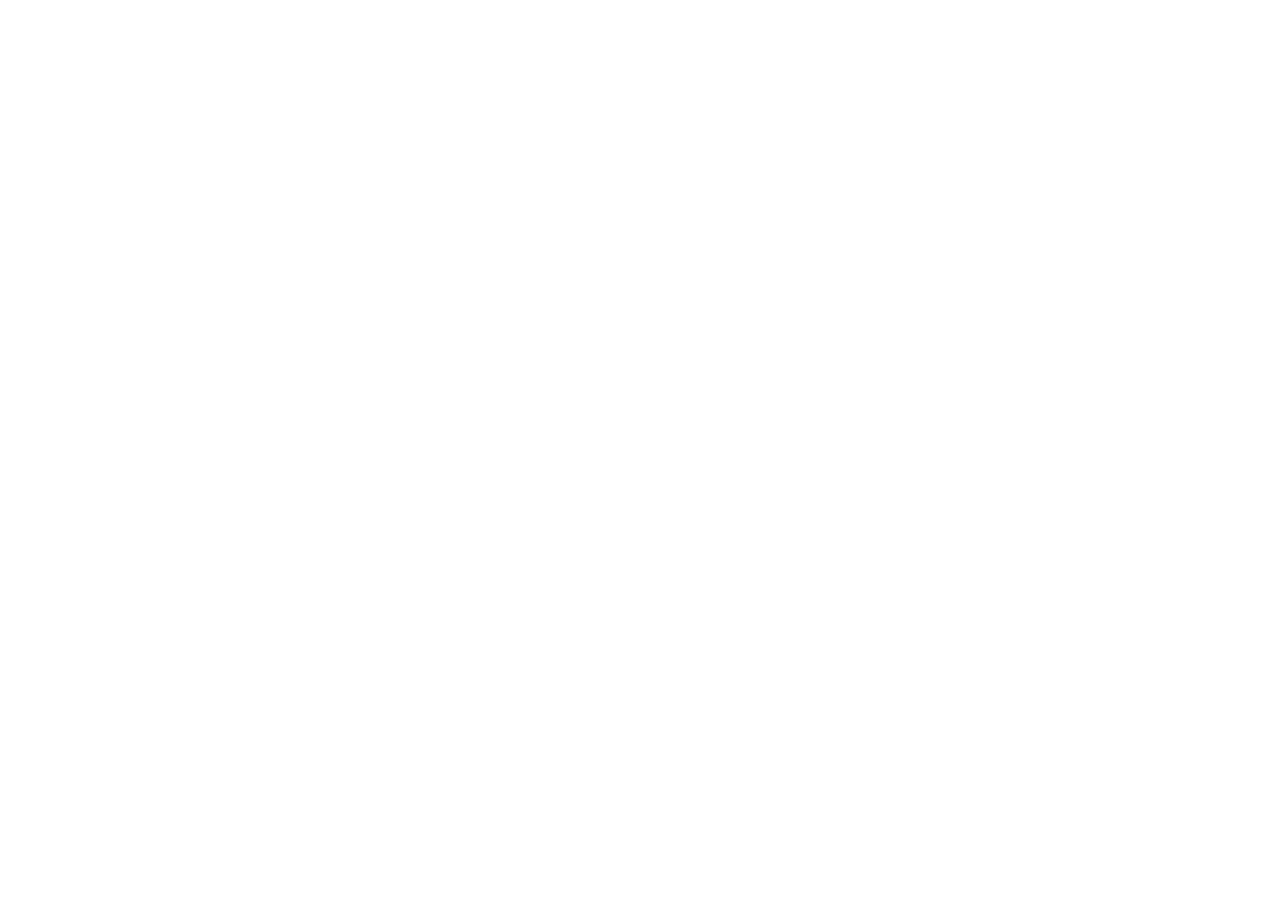
==== index.html @ 8536c41e "项目初始化" ====
<!DOCTYPE html>
<html lang="en">

<head>
    <meta charset="UTF-8">
    <meta http-equiv="X-UA-Compatible" content="IE=edge">
    <meta name="viewport" content="width=device-width, initial-scale=1.0">
    <title>Document</title>
</head>

<body>

</body>

</html>
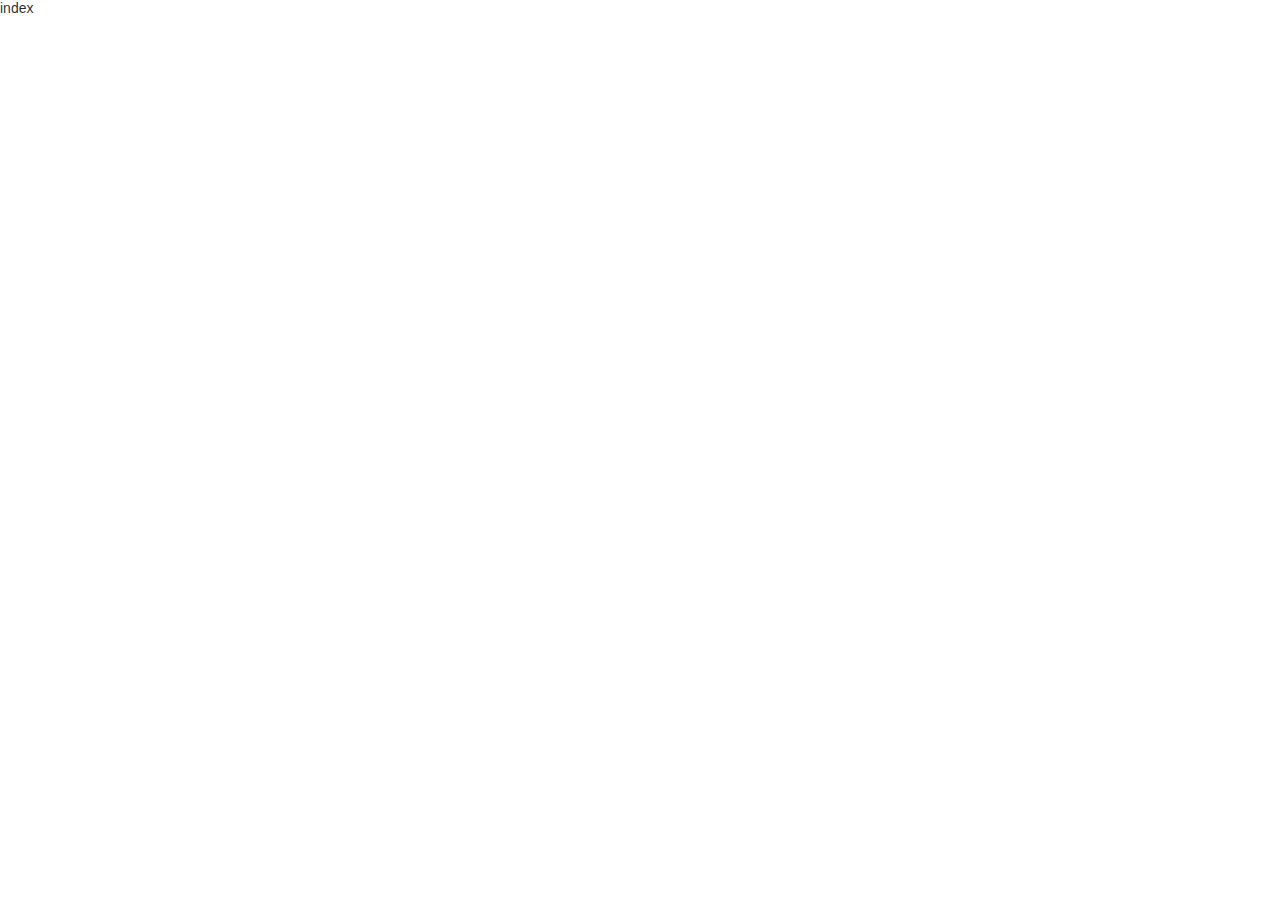
==== commit ae883e63: "完成登录和注册功能开发" ====
--- a/index.html
+++ b/index.html
@@ -5,11 +5,14 @@
     <meta charset="UTF-8">
     <meta http-equiv="X-UA-Compatible" content="IE=edge">
     <meta name="viewport" content="width=device-width, initial-scale=1.0">
-    <title>Document</title>
+    <title>大事件登录</title>
+    <!-- 导入LayUI样式 -->
+    <link rel="stylesheet" href="/assets/lib/layui/css/layui.css">
+
 </head>
 
 <body>
-
+    index
 </body>
 
 </html>--- a/assets/lib/layui/css/layui.css
+++ b/assets/lib/layui/css/layui.css
@@ -0,0 +1 @@
+.layui-inline,img{display:inline-block;vertical-align:middle}h1,h2,h3,h4,h5,h6{font-weight:400}a,body{color:#333}.layui-edge,.layui-header,.layui-inline,.layui-main{position:relative}.layui-edge,hr{height:0;overflow:hidden}.layui-layout-body,.layui-side,.layui-side-scroll{overflow-x:hidden}.layui-edge,.layui-elip,hr{overflow:hidden}.layui-btn,.layui-edge,.layui-inline,img{vertical-align:middle}.layui-btn,.layui-disabled,.layui-icon,.layui-unselect{-moz-user-select:none;-webkit-user-select:none;-ms-user-select:none}blockquote,body,button,dd,div,dl,dt,form,h1,h2,h3,h4,h5,h6,input,li,ol,p,pre,td,textarea,th,ul{margin:0;padding:0;-webkit-tap-highlight-color:rgba(0,0,0,0)}a:active,a:hover{outline:0}img{border:none}li{list-style:none}table{border-collapse:collapse;border-spacing:0}h4,h5,h6{font-size:100%}button,input,optgroup,option,select,textarea{font-family:inherit;font-size:inherit;font-style:inherit;font-weight:inherit;outline:0}pre{white-space:pre-wrap;white-space:-moz-pre-wrap;white-space:-pre-wrap;white-space:-o-pre-wrap;word-wrap:break-word}body{line-height:1.6;color:rgba(0,0,0,.85);font:14px Helvetica Neue,Helvetica,PingFang SC,Tahoma,Arial,sans-serif}hr{line-height:0;margin:10px 0;padding:0;border:none!important;border-bottom:1px solid #eee!important;clear:both;background:0 0}a{text-decoration:none}a:hover{color:#777}a cite{font-style:normal;*cursor:pointer}.layui-border-box,.layui-border-box *{box-sizing:border-box}.layui-box,.layui-box *{box-sizing:content-box}.layui-clear{clear:both;*zoom:1}.layui-clear:after{content:'\20';clear:both;*zoom:1;display:block;height:0}.layui-inline{*display:inline;*zoom:1}.layui-btn,.layui-btn-group,.layui-edge{display:inline-block}.layui-edge{width:0;border-width:6px;border-style:dashed;border-color:transparent}.layui-edge-top{top:-4px;border-bottom-color:#999;border-bottom-style:solid}.layui-edge-right{border-left-color:#999;border-left-style:solid}.layui-edge-bottom{top:2px;border-top-color:#999;border-top-style:solid}.layui-edge-left{border-right-color:#999;border-right-style:solid}.layui-elip{text-overflow:ellipsis;white-space:nowrap}.layui-disabled,.layui-disabled:hover{color:#d2d2d2!important;cursor:not-allowed!important}.layui-circle{border-radius:100%}.layui-show{display:block!important}.layui-hide{display:none!important}.layui-show-v{visibility:visible!important}.layui-hide-v{visibility:hidden!important}@font-face{font-family:layui-icon;src:url(../font/iconfont.eot?v=256);src:url(../font/iconfont.eot?v=256#iefix) format('embedded-opentype'),url(../font/iconfont.woff2?v=256) format('woff2'),url(../font/iconfont.woff?v=256) format('woff'),url(../font/iconfont.ttf?v=256) format('truetype'),url(../font/iconfont.svg?v=256#layui-icon) format('svg')}.layui-icon{font-family:layui-icon!important;font-size:16px;font-style:normal;-webkit-font-smoothing:antialiased;-moz-osx-font-smoothing:grayscale}.layui-icon-reply-fill:before{content:"\e611"}.layui-icon-set-fill:before{content:"\e614"}.layui-icon-menu-fill:before{content:"\e60f"}.layui-icon-search:before{content:"\e615"}.layui-icon-share:before{content:"\e641"}.layui-icon-set-sm:before{content:"\e620"}.layui-icon-engine:before{content:"\e628"}.layui-icon-close:before{content:"\1006"}.layui-icon-close-fill:before{content:"\1007"}.layui-icon-chart-screen:before{content:"\e629"}.layui-icon-star:before{content:"\e600"}.layui-icon-circle-dot:before{content:"\e617"}.layui-icon-chat:before{content:"\e606"}.layui-icon-release:before{content:"\e609"}.layui-icon-list:before{content:"\e60a"}.layui-icon-chart:before{content:"\e62c"}.layui-icon-ok-circle:before{content:"\1005"}.layui-icon-layim-theme:before{content:"\e61b"}.layui-icon-table:before{content:"\e62d"}.layui-icon-right:before{content:"\e602"}.layui-icon-left:before{content:"\e603"}.layui-icon-cart-simple:before{content:"\e698"}.layui-icon-face-cry:before{content:"\e69c"}.layui-icon-face-smile:before{content:"\e6af"}.layui-icon-survey:before{content:"\e6b2"}.layui-icon-tree:before{content:"\e62e"}.layui-icon-ie:before{content:"\e7bb"}.layui-icon-upload-circle:before{content:"\e62f"}.layui-icon-add-circle:before{content:"\e61f"}.layui-icon-download-circle:before{content:"\e601"}.layui-icon-templeate-1:before{content:"\e630"}.layui-icon-util:before{content:"\e631"}.layui-icon-face-surprised:before{content:"\e664"}.layui-icon-edit:before{content:"\e642"}.layui-icon-speaker:before{content:"\e645"}.layui-icon-down:before{content:"\e61a"}.layui-icon-file:before{content:"\e621"}.layui-icon-layouts:before{content:"\e632"}.layui-icon-rate-half:before{content:"\e6c9"}.layui-icon-add-circle-fine:before{content:"\e608"}.layui-icon-prev-circle:before{content:"\e633"}.layui-icon-read:before{content:"\e705"}.layui-icon-404:before{content:"\e61c"}.layui-icon-carousel:before{content:"\e634"}.layui-icon-help:before{content:"\e607"}.layui-icon-code-circle:before{content:"\e635"}.layui-icon-windows:before{content:"\e67f"}.layui-icon-water:before{content:"\e636"}.layui-icon-username:before{content:"\e66f"}.layui-icon-find-fill:before{content:"\e670"}.layui-icon-about:before{content:"\e60b"}.layui-icon-location:before{content:"\e715"}.layui-icon-up:before{content:"\e619"}.layui-icon-pause:before{content:"\e651"}.layui-icon-date:before{content:"\e637"}.layui-icon-layim-uploadfile:before{content:"\e61d"}.layui-icon-delete:before{content:"\e640"}.layui-icon-play:before{content:"\e652"}.layui-icon-top:before{content:"\e604"}.layui-icon-firefox:before{content:"\e686"}.layui-icon-friends:before{content:"\e612"}.layui-icon-refresh-3:before{content:"\e9aa"}.layui-icon-ok:before{content:"\e605"}.layui-icon-layer:before{content:"\e638"}.layui-icon-face-smile-fine:before{content:"\e60c"}.layui-icon-dollar:before{content:"\e659"}.layui-icon-group:before{content:"\e613"}.layui-icon-layim-download:before{content:"\e61e"}.layui-icon-picture-fine:before{content:"\e60d"}.layui-icon-link:before{content:"\e64c"}.layui-icon-diamond:before{content:"\e735"}.layui-icon-log:before{content:"\e60e"}.layui-icon-key:before{content:"\e683"}.layui-icon-rate-solid:before{content:"\e67a"}.layui-icon-fonts-del:before{content:"\e64f"}.layui-icon-unlink:before{content:"\e64d"}.layui-icon-fonts-clear:before{content:"\e639"}.layui-icon-triangle-r:before{content:"\e623"}.layui-icon-circle:before{content:"\e63f"}.layui-icon-radio:before{content:"\e643"}.layui-icon-align-center:before{content:"\e647"}.layui-icon-align-right:before{content:"\e648"}.layui-icon-align-left:before{content:"\e649"}.layui-icon-loading-1:before{content:"\e63e"}.layui-icon-return:before{content:"\e65c"}.layui-icon-fonts-strong:before{content:"\e62b"}.layui-icon-upload:before{content:"\e67c"}.layui-icon-dialogue:before{content:"\e63a"}.layui-icon-video:before{content:"\e6ed"}.layui-icon-headset:before{content:"\e6fc"}.layui-icon-cellphone-fine:before{content:"\e63b"}.layui-icon-add-1:before{content:"\e654"}.layui-icon-face-smile-b:before{content:"\e650"}.layui-icon-fonts-html:before{content:"\e64b"}.layui-icon-screen-full:before{content:"\e622"}.layui-icon-form:before{content:"\e63c"}.layui-icon-cart:before{content:"\e657"}.layui-icon-camera-fill:before{content:"\e65d"}.layui-icon-tabs:before{content:"\e62a"}.layui-icon-heart-fill:before{content:"\e68f"}.layui-icon-fonts-code:before{content:"\e64e"}.layui-icon-ios:before{content:"\e680"}.layui-icon-at:before{content:"\e687"}.layui-icon-fire:before{content:"\e756"}.layui-icon-set:before{content:"\e716"}.layui-icon-fonts-u:before{content:"\e646"}.layui-icon-triangle-d:before{content:"\e625"}.layui-icon-tips:before{content:"\e702"}.layui-icon-picture:before{content:"\e64a"}.layui-icon-more-vertical:before{content:"\e671"}.layui-icon-bluetooth:before{content:"\e689"}.layui-icon-flag:before{content:"\e66c"}.layui-icon-loading:before{content:"\e63d"}.layui-icon-fonts-i:before{content:"\e644"}.layui-icon-refresh-1:before{content:"\e666"}.layui-icon-rmb:before{content:"\e65e"}.layui-icon-addition:before{content:"\e624"}.layui-icon-home:before{content:"\e68e"}.layui-icon-time:before{content:"\e68d"}.layui-icon-user:before{content:"\e770"}.layui-icon-notice:before{content:"\e667"}.layui-icon-chrome:before{content:"\e68a"}.layui-icon-edge:before{content:"\e68b"}.layui-icon-login-weibo:before{content:"\e675"}.layui-icon-voice:before{content:"\e688"}.layui-icon-upload-drag:before{content:"\e681"}.layui-icon-login-qq:before{content:"\e676"}.layui-icon-snowflake:before{content:"\e6b1"}.layui-icon-heart:before{content:"\e68c"}.layui-icon-logout:before{content:"\e682"}.layui-icon-file-b:before{content:"\e655"}.layui-icon-template:before{content:"\e663"}.layui-icon-transfer:before{content:"\e691"}.layui-icon-auz:before{content:"\e672"}.layui-icon-console:before{content:"\e665"}.layui-icon-app:before{content:"\e653"}.layui-icon-prev:before{content:"\e65a"}.layui-icon-website:before{content:"\e7ae"}.layui-icon-next:before{content:"\e65b"}.layui-icon-component:before{content:"\e857"}.layui-icon-android:before{content:"\e684"}.layui-icon-more:before{content:"\e65f"}.layui-icon-login-wechat:before{content:"\e677"}.layui-icon-shrink-right:before{content:"\e668"}.layui-icon-spread-left:before{content:"\e66b"}.layui-icon-camera:before{content:"\e660"}.layui-icon-note:before{content:"\e66e"}.layui-icon-refresh:before{content:"\e669"}.layui-icon-female:before{content:"\e661"}.layui-icon-male:before{content:"\e662"}.layui-icon-screen-restore:before{content:"\e758"}.layui-icon-password:before{content:"\e673"}.layui-icon-senior:before{content:"\e674"}.layui-icon-theme:before{content:"\e66a"}.layui-icon-tread:before{content:"\e6c5"}.layui-icon-praise:before{content:"\e6c6"}.layui-icon-star-fill:before{content:"\e658"}.layui-icon-rate:before{content:"\e67b"}.layui-icon-template-1:before{content:"\e656"}.layui-icon-vercode:before{content:"\e679"}.layui-icon-service:before{content:"\e626"}.layui-icon-cellphone:before{content:"\e678"}.layui-icon-print:before{content:"\e66d"}.layui-icon-cols:before{content:"\e610"}.layui-icon-wifi:before{content:"\e7e0"}.layui-icon-export:before{content:"\e67d"}.layui-icon-rss:before{content:"\e808"}.layui-icon-slider:before{content:"\e714"}.layui-icon-email:before{content:"\e618"}.layui-icon-subtraction:before{content:"\e67e"}.layui-icon-mike:before{content:"\e6dc"}.layui-icon-light:before{content:"\e748"}.layui-icon-gift:before{content:"\e627"}.layui-icon-mute:before{content:"\e685"}.layui-icon-reduce-circle:before{content:"\e616"}.layui-icon-music:before{content:"\e690"}.layui-main{width:1140px;margin:0 auto}.layui-header{z-index:1000;height:60px}.layui-header a:hover{transition:all .5s;-webkit-transition:all .5s}.layui-side{position:fixed;left:0;top:0;bottom:0;z-index:999;width:200px}.layui-side-scroll{position:relative;width:220px;height:100%}.layui-body{position:relative;left:200px;right:0;top:0;bottom:0;z-index:900;width:auto;box-sizing:border-box}.layui-layout-admin .layui-header{position:fixed;top:0;left:0;right:0;background-color:#23262E}.layui-layout-admin .layui-side{top:60px;width:200px;overflow-x:hidden}.layui-layout-admin .layui-body{position:absolute;top:60px;padding-bottom:44px}.layui-layout-admin .layui-main{width:auto;margin:0 15px}.layui-layout-admin .layui-footer{position:fixed;left:200px;right:0;bottom:0;z-index:990;height:44px;line-height:44px;padding:0 15px;box-shadow:-1px 0 4px rgb(0 0 0 / 12%);background-color:#FAFAFA}.layui-layout-admin .layui-logo{position:absolute;left:0;top:0;width:200px;height:100%;line-height:60px;text-align:center;color:#009688;font-size:16px;box-shadow:0 1px 2px 0 rgb(0 0 0 / 15%)}.layui-layout-admin .layui-header .layui-nav{background:0 0}.layui-layout-left{position:absolute!important;left:200px;top:0}.layui-layout-right{position:absolute!important;right:0;top:0}.layui-container{position:relative;margin:0 auto;padding:0 15px;box-sizing:border-box}.layui-fluid{position:relative;margin:0 auto;padding:0 15px}.layui-row:after,.layui-row:before{content:"";display:block;clear:both}.layui-col-lg1,.layui-col-lg10,.layui-col-lg11,.layui-col-lg12,.layui-col-lg2,.layui-col-lg3,.layui-col-lg4,.layui-col-lg5,.layui-col-lg6,.layui-col-lg7,.layui-col-lg8,.layui-col-lg9,.layui-col-md1,.layui-col-md10,.layui-col-md11,.layui-col-md12,.layui-col-md2,.layui-col-md3,.layui-col-md4,.layui-col-md5,.layui-col-md6,.layui-col-md7,.layui-col-md8,.layui-col-md9,.layui-col-sm1,.layui-col-sm10,.layui-col-sm11,.layui-col-sm12,.layui-col-sm2,.layui-col-sm3,.layui-col-sm4,.layui-col-sm5,.layui-col-sm6,.layui-col-sm7,.layui-col-sm8,.layui-col-sm9,.layui-col-xs1,.layui-col-xs10,.layui-col-xs11,.layui-col-xs12,.layui-col-xs2,.layui-col-xs3,.layui-col-xs4,.layui-col-xs5,.layui-col-xs6,.layui-col-xs7,.layui-col-xs8,.layui-col-xs9{position:relative;display:block;box-sizing:border-box}.layui-col-xs1,.layui-col-xs10,.layui-col-xs11,.layui-col-xs12,.layui-col-xs2,.layui-col-xs3,.layui-col-xs4,.layui-col-xs5,.layui-col-xs6,.layui-col-xs7,.layui-col-xs8,.layui-col-xs9{float:left}.layui-col-xs1{width:8.33333333%}.layui-col-xs2{width:16.66666667%}.layui-col-xs3{width:25%}.layui-col-xs4{width:33.33333333%}.layui-col-xs5{width:41.66666667%}.layui-col-xs6{width:50%}.layui-col-xs7{width:58.33333333%}.layui-col-xs8{width:66.66666667%}.layui-col-xs9{width:75%}.layui-col-xs10{width:83.33333333%}.layui-col-xs11{width:91.66666667%}.layui-col-xs12{width:100%}.layui-col-xs-offset1{margin-left:8.33333333%}.layui-col-xs-offset2{margin-left:16.66666667%}.layui-col-xs-offset3{margin-left:25%}.layui-col-xs-offset4{margin-left:33.33333333%}.layui-col-xs-offset5{margin-left:41.66666667%}.layui-col-xs-offset6{margin-left:50%}.layui-col-xs-offset7{margin-left:58.33333333%}.layui-col-xs-offset8{margin-left:66.66666667%}.layui-col-xs-offset9{margin-left:75%}.layui-col-xs-offset10{margin-left:83.33333333%}.layui-col-xs-offset11{margin-left:91.66666667%}.layui-col-xs-offset12{margin-left:100%}@media screen and (max-width:768px){.layui-hide-xs{display:none!important}.layui-show-xs-block{display:block!important}.layui-show-xs-inline{display:inline!important}.layui-show-xs-inline-block{display:inline-block!important}}@media screen and (min-width:768px){.layui-container{width:750px}.layui-hide-sm{display:none!important}.layui-show-sm-block{display:block!important}.layui-show-sm-inline{display:inline!important}.layui-show-sm-inline-block{display:inline-block!important}.layui-col-sm1,.layui-col-sm10,.layui-col-sm11,.layui-col-sm12,.layui-col-sm2,.layui-col-sm3,.layui-col-sm4,.layui-col-sm5,.layui-col-sm6,.layui-col-sm7,.layui-col-sm8,.layui-col-sm9{float:left}.layui-col-sm1{width:8.33333333%}.layui-col-sm2{width:16.66666667%}.layui-col-sm3{width:25%}.layui-col-sm4{width:33.33333333%}.layui-col-sm5{width:41.66666667%}.layui-col-sm6{width:50%}.layui-col-sm7{width:58.33333333%}.layui-col-sm8{width:66.66666667%}.layui-col-sm9{width:75%}.layui-col-sm10{width:83.33333333%}.layui-col-sm11{width:91.66666667%}.layui-col-sm12{width:100%}.layui-col-sm-offset1{margin-left:8.33333333%}.layui-col-sm-offset2{margin-left:16.66666667%}.layui-col-sm-offset3{margin-left:25%}.layui-col-sm-offset4{margin-left:33.33333333%}.layui-col-sm-offset5{margin-left:41.66666667%}.layui-col-sm-offset6{margin-left:50%}.layui-col-sm-offset7{margin-left:58.33333333%}.layui-col-sm-offset8{margin-left:66.66666667%}.layui-col-sm-offset9{margin-left:75%}.layui-col-sm-offset10{margin-left:83.33333333%}.layui-col-sm-offset11{margin-left:91.66666667%}.layui-col-sm-offset12{margin-left:100%}}@media screen and (min-width:992px){.layui-container{width:970px}.layui-hide-md{display:none!important}.layui-show-md-block{display:block!important}.layui-show-md-inline{display:inline!important}.layui-show-md-inline-block{display:inline-block!important}.layui-col-md1,.layui-col-md10,.layui-col-md11,.layui-col-md12,.layui-col-md2,.layui-col-md3,.layui-col-md4,.layui-col-md5,.layui-col-md6,.layui-col-md7,.layui-col-md8,.layui-col-md9{float:left}.layui-col-md1{width:8.33333333%}.layui-col-md2{width:16.66666667%}.layui-col-md3{width:25%}.layui-col-md4{width:33.33333333%}.layui-col-md5{width:41.66666667%}.layui-col-md6{width:50%}.layui-col-md7{width:58.33333333%}.layui-col-md8{width:66.66666667%}.layui-col-md9{width:75%}.layui-col-md10{width:83.33333333%}.layui-col-md11{width:91.66666667%}.layui-col-md12{width:100%}.layui-col-md-offset1{margin-left:8.33333333%}.layui-col-md-offset2{margin-left:16.66666667%}.layui-col-md-offset3{margin-left:25%}.layui-col-md-offset4{margin-left:33.33333333%}.layui-col-md-offset5{margin-left:41.66666667%}.layui-col-md-offset6{margin-left:50%}.layui-col-md-offset7{margin-left:58.33333333%}.layui-col-md-offset8{margin-left:66.66666667%}.layui-col-md-offset9{margin-left:75%}.layui-col-md-offset10{margin-left:83.33333333%}.layui-col-md-offset11{margin-left:91.66666667%}.layui-col-md-offset12{margin-left:100%}}@media screen and (min-width:1200px){.layui-container{width:1170px}.layui-hide-lg{display:none!important}.layui-show-lg-block{display:block!important}.layui-show-lg-inline{display:inline!important}.layui-show-lg-inline-block{display:inline-block!important}.layui-col-lg1,.layui-col-lg10,.layui-col-lg11,.layui-col-lg12,.layui-col-lg2,.layui-col-lg3,.layui-col-lg4,.layui-col-lg5,.layui-col-lg6,.layui-col-lg7,.layui-col-lg8,.layui-col-lg9{float:left}.layui-col-lg1{width:8.33333333%}.layui-col-lg2{width:16.66666667%}.layui-col-lg3{width:25%}.layui-col-lg4{width:33.33333333%}.layui-col-lg5{width:41.66666667%}.layui-col-lg6{width:50%}.layui-col-lg7{width:58.33333333%}.layui-col-lg8{width:66.66666667%}.layui-col-lg9{width:75%}.layui-col-lg10{width:83.33333333%}.layui-col-lg11{width:91.66666667%}.layui-col-lg12{width:100%}.layui-col-lg-offset1{margin-left:8.33333333%}.layui-col-lg-offset2{margin-left:16.66666667%}.layui-col-lg-offset3{margin-left:25%}.layui-col-lg-offset4{margin-left:33.33333333%}.layui-col-lg-offset5{margin-left:41.66666667%}.layui-col-lg-offset6{margin-left:50%}.layui-col-lg-offset7{margin-left:58.33333333%}.layui-col-lg-offset8{margin-left:66.66666667%}.layui-col-lg-offset9{margin-left:75%}.layui-col-lg-offset10{margin-left:83.33333333%}.layui-col-lg-offset11{margin-left:91.66666667%}.layui-col-lg-offset12{margin-left:100%}}.layui-col-space1{margin:-.5px}.layui-col-space1>*{padding:.5px}.layui-col-space2{margin:-1px}.layui-col-space2>*{padding:1px}.layui-col-space4{margin:-2px}.layui-col-space4>*{padding:2px}.layui-col-space5{margin:-2.5px}.layui-col-space5>*{padding:2.5px}.layui-col-space6{margin:-3px}.layui-col-space6>*{padding:3px}.layui-col-space8{margin:-4px}.layui-col-space8>*{padding:4px}.layui-col-space10{margin:-5px}.layui-col-space10>*{padding:5px}.layui-col-space12{margin:-6px}.layui-col-space12>*{padding:6px}.layui-col-space14{margin:-7px}.layui-col-space14>*{padding:7px}.layui-col-space15{margin:-7.5px}.layui-col-space15>*{padding:7.5px}.layui-col-space16{margin:-8px}.layui-col-space16>*{padding:8px}.layui-col-space18{margin:-9px}.layui-col-space18>*{padding:9px}.layui-col-space20{margin:-10px}.layui-col-space20>*{padding:10px}.layui-col-space22{margin:-11px}.layui-col-space22>*{padding:11px}.layui-col-space24{margin:-12px}.layui-col-space24>*{padding:12px}.layui-col-space25{margin:-12.5px}.layui-col-space25>*{padding:12.5px}.layui-col-space26{margin:-13px}.layui-col-space26>*{padding:13px}.layui-col-space28{margin:-14px}.layui-col-space28>*{padding:14px}.layui-col-space30{margin:-15px}.layui-col-space30>*{padding:15px}.layui-btn,.layui-input,.layui-select,.layui-textarea,.layui-upload-button{outline:0;-webkit-appearance:none;transition:all .3s;-webkit-transition:all .3s;box-sizing:border-box}.layui-elem-quote{margin-bottom:10px;padding:15px;line-height:1.6;border-left:5px solid #5FB878;border-radius:0 2px 2px 0;background-color:#FAFAFA}.layui-quote-nm{border-style:solid;border-width:1px 1px 1px 5px;background:0 0}.layui-elem-field{margin-bottom:10px;padding:0;border-width:1px;border-style:solid}.layui-elem-field legend{margin-left:20px;padding:0 10px;font-size:20px;font-weight:300}.layui-field-title{margin:10px 0 20px;border-width:1px 0 0}.layui-field-box{padding:15px}.layui-field-title .layui-field-box{padding:10px 0}.layui-progress{position:relative;height:6px;border-radius:20px;background-color:#eee}.layui-progress-bar{position:absolute;left:0;top:0;width:0;max-width:100%;height:6px;border-radius:20px;text-align:right;background-color:#5FB878;transition:all .3s;-webkit-transition:all .3s}.layui-progress-big,.layui-progress-big .layui-progress-bar{height:18px;line-height:18px}.layui-progress-text{position:relative;top:-20px;line-height:18px;font-size:12px;color:#666}.layui-progress-big .layui-progress-text{position:static;padding:0 10px;color:#fff}.layui-collapse{border-width:1px;border-style:solid;border-radius:2px}.layui-colla-content,.layui-colla-item{border-top-width:1px;border-top-style:solid}.layui-colla-item:first-child{border-top:none}.layui-colla-title{position:relative;height:42px;line-height:42px;padding:0 15px 0 35px;color:#333;background-color:#FAFAFA;cursor:pointer;font-size:14px;overflow:hidden}.layui-colla-content{display:none;padding:10px 15px;line-height:1.6;color:#666}.layui-colla-icon{position:absolute;left:15px;top:0;font-size:14px}.layui-card-body,.layui-card-header,.layui-form-label,.layui-form-mid,.layui-form-select,.layui-input-block,.layui-input-inline,.layui-panel,.layui-textarea{position:relative}.layui-card{margin-bottom:15px;border-radius:2px;background-color:#fff;box-shadow:0 1px 2px 0 rgba(0,0,0,.05)}.layui-form-select dl,.layui-panel{box-shadow:1px 1px 4px rgb(0 0 0 / 8%)}.layui-card:last-child{margin-bottom:0}.layui-card-header{height:42px;line-height:42px;padding:0 15px;border-bottom:1px solid #f6f6f6;color:#333;border-radius:2px 2px 0 0;font-size:14px}.layui-card-body{padding:10px 15px;line-height:24px}.layui-card-body[pad15]{padding:15px}.layui-card-body[pad20]{padding:20px}.layui-card-body .layui-table{margin:5px 0}.layui-card .layui-tab{margin:0}.layui-panel{border-width:1px;border-style:solid;border-radius:2px;background-color:#fff;color:#666}.layui-bg-black,.layui-bg-blue,.layui-bg-cyan,.layui-bg-green,.layui-bg-orange,.layui-bg-red{color:#fff!important}.layui-panel-window{position:relative;padding:15px;border-radius:0;border-top:5px solid #eee;background-color:#fff}.layui-border,.layui-border-black,.layui-border-blue,.layui-border-cyan,.layui-border-green,.layui-border-orange,.layui-border-red{border-width:1px;border-style:solid}.layui-auxiliar-moving{position:fixed;left:0;right:0;top:0;bottom:0;width:100%;height:100%;background:0 0;z-index:9999999999}.layui-bg-red{background-color:#FF5722!important}.layui-bg-orange{background-color:#FFB800!important}.layui-bg-green{background-color:#009688!important}.layui-bg-cyan{background-color:#2F4056!important}.layui-bg-blue{background-color:#1E9FFF!important}.layui-bg-black{background-color:#393D49!important}.layui-bg-gray{background-color:#FAFAFA!important;color:#666!important}.layui-badge-rim,.layui-border,.layui-colla-content,.layui-colla-item,.layui-collapse,.layui-elem-field,.layui-form-pane .layui-form-item[pane],.layui-form-pane .layui-form-label,.layui-input,.layui-layedit,.layui-layedit-tool,.layui-panel,.layui-quote-nm,.layui-select,.layui-tab-bar,.layui-tab-card,.layui-tab-title,.layui-tab-title .layui-this:after,.layui-textarea{border-color:#eee}.layui-border{color:#666!important}.layui-border-red{border-color:#FF5722!important;color:#FF5722!important}.layui-border-orange{border-color:#FFB800!important;color:#FFB800!important}.layui-border-green{border-color:#009688!important;color:#009688!important}.layui-border-cyan{border-color:#2F4056!important;color:#2F4056!important}.layui-border-blue{border-color:#1E9FFF!important;color:#1E9FFF!important}.layui-border-black{border-color:#393D49!important;color:#393D49!important}.layui-timeline-item:before{background-color:#eee}.layui-text{line-height:1.6;font-size:14px;color:#666}.layui-text h1,.layui-text h2,.layui-text h3{font-weight:500;color:#333}.layui-text h1{font-size:30px}.layui-text h2{font-size:24px}.layui-text h3{font-size:18px}.layui-text a:not(.layui-btn){color:#01AAED}.layui-text a:not(.layui-btn):hover{text-decoration:underline}.layui-text ul{padding:5px 0 5px 15px}.layui-text ul li{margin-top:5px;list-style-type:disc}.layui-text em,.layui-word-aux{color:#999!important;padding-left:5px!important;padding-right:5px!important}.layui-text p{margin:10px 0}.layui-text p:first-child{margin-top:0}.layui-font-12{font-size:12px!important}.layui-font-14{font-size:14px!important}.layui-font-16{font-size:16px!important}.layui-font-18{font-size:18px!important}.layui-font-20{font-size:20px!important}.layui-font-red{color:#FF5722!important}.layui-font-orange{color:#FFB800!important}.layui-font-green{color:#009688!important}.layui-font-cyan{color:#2F4056!important}.layui-font-blue{color:#01AAED!important}.layui-font-black{color:#000!important}.layui-font-gray{color:#c2c2c2!important}.layui-btn{height:38px;line-height:38px;border:1px solid transparent;padding:0 18px;background-color:#009688;color:#fff;white-space:nowrap;text-align:center;font-size:14px;border-radius:2px;cursor:pointer}.layui-btn:hover{opacity:.8;filter:alpha(opacity=80);color:#fff}.layui-btn:active{opacity:1;filter:alpha(opacity=100)}.layui-btn+.layui-btn{margin-left:10px}.layui-btn-container{font-size:0}.layui-btn-container .layui-btn{margin-right:10px;margin-bottom:10px}.layui-btn-container .layui-btn+.layui-btn{margin-left:0}.layui-table .layui-btn-container .layui-btn{margin-bottom:9px}.layui-btn-radius{border-radius:100px}.layui-btn .layui-icon{padding:0 2px;vertical-align:middle\9;vertical-align:bottom}.layui-btn-primary{border-color:#d2d2d2;background:0 0;color:#666}.layui-btn-primary:hover{border-color:#009688;color:#333}.layui-btn-normal{background-color:#1E9FFF}.layui-btn-warm{background-color:#FFB800}.layui-btn-danger{background-color:#FF5722}.layui-btn-checked{background-color:#5FB878}.layui-btn-disabled,.layui-btn-disabled:active,.layui-btn-disabled:hover{border-color:#eee!important;background-color:#FBFBFB!important;color:#d2d2d2!important;cursor:not-allowed!important;opacity:1}.layui-btn-lg{height:44px;line-height:44px;padding:0 25px;font-size:16px}.layui-btn-sm{height:30px;line-height:30px;padding:0 10px;font-size:12px}.layui-btn-xs{height:22px;line-height:22px;padding:0 5px;font-size:12px}.layui-btn-xs i{font-size:12px!important}.layui-btn-group{vertical-align:middle;font-size:0}.layui-btn-group .layui-btn{margin-left:0!important;margin-right:0!important;border-left:1px solid rgba(255,255,255,.5);border-radius:0}.layui-btn-group .layui-btn-primary{border-left:none}.layui-btn-group .layui-btn-primary:hover{border-color:#d2d2d2;color:#009688}.layui-btn-group .layui-btn:first-child{border-left:none;border-radius:2px 0 0 2px}.layui-btn-group .layui-btn-primary:first-child{border-left:1px solid #d2d2d2}.layui-btn-group .layui-btn:last-child{border-radius:0 2px 2px 0}.layui-btn-group .layui-btn+.layui-btn{margin-left:0}.layui-btn-group+.layui-btn-group{margin-left:10px}.layui-btn-fluid{width:100%}.layui-input,.layui-select,.layui-textarea{height:38px;line-height:1.3;line-height:38px\9;border-width:1px;border-style:solid;background-color:#fff;color:rgba(0,0,0,.85);border-radius:2px}.layui-input::-webkit-input-placeholder,.layui-select::-webkit-input-placeholder,.layui-textarea::-webkit-input-placeholder{line-height:1.3}.layui-input,.layui-textarea{display:block;width:100%;padding-left:10px}.layui-input:hover,.layui-textarea:hover{border-color:#eee!important}.layui-input:focus,.layui-textarea:focus{border-color:#d2d2d2!important}.layui-textarea{min-height:100px;height:auto;line-height:20px;padding:6px 10px;resize:vertical}.layui-select{padding:0 10px}.layui-form input[type=checkbox],.layui-form input[type=radio],.layui-form select{display:none}.layui-form [lay-ignore]{display:initial}.layui-form-item{margin-bottom:15px;clear:both;*zoom:1}.layui-form-item:after{content:'\20';clear:both;*zoom:1;display:block;height:0}.layui-form-label{float:left;display:block;padding:9px 15px;width:80px;font-weight:400;line-height:20px;text-align:right}.layui-form-label-col{display:block;float:none;padding:9px 0;line-height:20px;text-align:left}.layui-form-item .layui-inline{margin-bottom:5px;margin-right:10px}.layui-input-block{margin-left:110px;min-height:36px}.layui-input-inline{display:inline-block;vertical-align:middle}.layui-form-item .layui-input-inline{float:left;width:190px;margin-right:10px}.layui-form-text .layui-input-inline{width:auto}.layui-form-mid{float:left;display:block;padding:9px 0!important;line-height:20px;margin-right:10px}.layui-form-danger+.layui-form-select .layui-input,.layui-form-danger:focus{border-color:#FF5722!important}.layui-form-select .layui-input{padding-right:30px;cursor:pointer}.layui-form-select .layui-edge{position:absolute;right:10px;top:50%;margin-top:-3px;cursor:pointer;border-width:6px;border-top-color:#c2c2c2;border-top-style:solid;transition:all .3s;-webkit-transition:all .3s}.layui-form-select dl{display:none;position:absolute;left:0;top:42px;padding:5px 0;z-index:899;min-width:100%;border:1px solid #eee;max-height:300px;overflow-y:auto;background-color:#fff;border-radius:2px;box-sizing:border-box}.layui-form-select dl dd,.layui-form-select dl dt{padding:0 10px;line-height:36px;white-space:nowrap;overflow:hidden;text-overflow:ellipsis}.layui-form-select dl dt{font-size:12px;color:#999}.layui-form-select dl dd{cursor:pointer}.layui-form-select dl dd:hover{background-color:#F6F6F6;-webkit-transition:.5s all;transition:.5s all}.layui-form-select .layui-select-group dd{padding-left:20px}.layui-form-select dl dd.layui-select-tips{padding-left:10px!important;color:#999}.layui-form-select dl dd.layui-this{background-color:#5FB878;color:#fff}.layui-form-checkbox,.layui-form-select dl dd.layui-disabled{background-color:#fff}.layui-form-selected dl{display:block}.layui-form-checkbox,.layui-form-checkbox *,.layui-form-switch{display:inline-block;vertical-align:middle}.layui-form-selected .layui-edge{margin-top:-9px;-webkit-transform:rotate(180deg);transform:rotate(180deg);margin-top:-3px\9}:root .layui-form-selected .layui-edge{margin-top:-9px\0/IE9}.layui-form-selectup dl{top:auto;bottom:42px}.layui-select-none{margin:5px 0;text-align:center;color:#999}.layui-select-disabled .layui-disabled{border-color:#eee!important}.layui-select-disabled .layui-edge{border-top-color:#d2d2d2}.layui-form-checkbox{position:relative;height:30px;line-height:30px;margin-right:10px;padding-right:30px;cursor:pointer;font-size:0;-webkit-transition:.1s linear;transition:.1s linear;box-sizing:border-box}.layui-form-checkbox span{padding:0 10px;height:100%;font-size:14px;border-radius:2px 0 0 2px;background-color:#d2d2d2;color:#fff;overflow:hidden;white-space:nowrap;text-overflow:ellipsis}.layui-form-checkbox:hover span{background-color:#c2c2c2}.layui-form-checkbox i{position:absolute;right:0;top:0;width:30px;height:28px;border:1px solid #d2d2d2;border-left:none;border-radius:0 2px 2px 0;color:#fff;font-size:20px;text-align:center}.layui-form-checkbox:hover i{border-color:#c2c2c2;color:#c2c2c2}.layui-form-checked,.layui-form-checked:hover{border-color:#5FB878}.layui-form-checked span,.layui-form-checked:hover span{background-color:#5FB878}.layui-form-checked i,.layui-form-checked:hover i{color:#5FB878}.layui-form-item .layui-form-checkbox{margin-top:4px}.layui-form-checkbox[lay-skin=primary]{height:auto!important;line-height:normal!important;min-width:18px;min-height:18px;border:none!important;margin-right:0;padding-left:28px;padding-right:0;background:0 0}.layui-form-checkbox[lay-skin=primary] span{padding-left:0;padding-right:15px;line-height:18px;background:0 0;color:#666}.layui-form-checkbox[lay-skin=primary] i{right:auto;left:0;width:16px;height:16px;line-height:16px;border:1px solid #d2d2d2;font-size:12px;border-radius:2px;background-color:#fff;-webkit-transition:.1s linear;transition:.1s linear}.layui-form-checkbox[lay-skin=primary]:hover i{border-color:#5FB878;color:#fff}.layui-form-checked[lay-skin=primary] i{border-color:#5FB878!important;background-color:#5FB878;color:#fff}.layui-checkbox-disabled[lay-skin=primary] span{background:0 0!important;color:#c2c2c2!important}.layui-checkbox-disabled[lay-skin=primary]:hover i{border-color:#d2d2d2}.layui-form-item .layui-form-checkbox[lay-skin=primary]{margin-top:10px}.layui-form-switch{position:relative;height:22px;line-height:22px;min-width:35px;padding:0 5px;margin-top:8px;border:1px solid #d2d2d2;border-radius:20px;cursor:pointer;background-color:#fff;-webkit-transition:.1s linear;transition:.1s linear}.layui-form-switch i{position:absolute;left:5px;top:3px;width:16px;height:16px;border-radius:20px;background-color:#d2d2d2;-webkit-transition:.1s linear;transition:.1s linear}.layui-form-switch em{position:relative;top:0;width:25px;margin-left:21px;padding:0!important;text-align:center!important;color:#999!important;font-style:normal!important;font-size:12px}.layui-form-onswitch{border-color:#5FB878;background-color:#5FB878}.layui-checkbox-disabled,.layui-checkbox-disabled i{border-color:#eee!important}.layui-form-onswitch i{left:100%;margin-left:-21px;background-color:#fff}.layui-form-onswitch em{margin-left:5px;margin-right:21px;color:#fff!important}.layui-checkbox-disabled span{background-color:#eee!important}.layui-checkbox-disabled em{color:#d2d2d2!important}.layui-checkbox-disabled:hover i{color:#fff!important}[lay-radio]{display:none}.layui-form-radio,.layui-form-radio *{display:inline-block;vertical-align:middle}.layui-form-radio{line-height:28px;margin:6px 10px 0 0;padding-right:10px;cursor:pointer;font-size:0}.layui-form-radio *{font-size:14px}.layui-form-radio>i{margin-right:8px;font-size:22px;color:#c2c2c2}.layui-form-radio:hover *,.layui-form-radioed,.layui-form-radioed>i{color:#5FB878}.layui-radio-disabled>i{color:#eee!important}.layui-radio-disabled *{color:#c2c2c2!important}.layui-form-pane .layui-form-label{width:110px;padding:8px 15px;height:38px;line-height:20px;border-width:1px;border-style:solid;border-radius:2px 0 0 2px;text-align:center;background-color:#FAFAFA;overflow:hidden;white-space:nowrap;text-overflow:ellipsis;box-sizing:border-box}.layui-form-pane .layui-input-inline{margin-left:-1px}.layui-form-pane .layui-input-block{margin-left:110px;left:-1px}.layui-form-pane .layui-input{border-radius:0 2px 2px 0}.layui-form-pane .layui-form-text .layui-form-label{float:none;width:100%;border-radius:2px;box-sizing:border-box;text-align:left}.layui-form-pane .layui-form-text .layui-input-inline{display:block;margin:0;top:-1px;clear:both}.layui-form-pane .layui-form-text .layui-input-block{margin:0;left:0;top:-1px}.layui-form-pane .layui-form-text .layui-textarea{min-height:100px;border-radius:0 0 2px 2px}.layui-form-pane .layui-form-checkbox{margin:4px 0 4px 10px}.layui-form-pane .layui-form-radio,.layui-form-pane .layui-form-switch{margin-top:6px;margin-left:10px}.layui-form-pane .layui-form-item[pane]{position:relative;border-width:1px;border-style:solid}.layui-form-pane .layui-form-item[pane] .layui-form-label{position:absolute;left:0;top:0;height:100%;border-width:0 1px 0 0}.layui-form-pane .layui-form-item[pane] .layui-input-inline{margin-left:110px}@media screen and (max-width:450px){.layui-form-item .layui-form-label{text-overflow:ellipsis;overflow:hidden;white-space:nowrap}.layui-form-item .layui-inline{display:block;margin-right:0;margin-bottom:20px;clear:both}.layui-form-item .layui-inline:after{content:'\20';clear:both;display:block;height:0}.layui-form-item .layui-input-inline{display:block;float:none;left:-3px;width:auto!important;margin:0 0 10px 112px}.layui-form-item .layui-input-inline+.layui-form-mid{margin-left:110px;top:-5px;padding:0}.layui-form-item .layui-form-checkbox{margin-right:5px;margin-bottom:5px}}.layui-layedit{border-width:1px;border-style:solid;border-radius:2px}.layui-layedit-tool{padding:3px 5px;border-bottom-width:1px;border-bottom-style:solid;font-size:0}.layedit-tool-fixed{position:fixed;top:0;border-top:1px solid #eee}.layui-layedit-tool .layedit-tool-mid,.layui-layedit-tool .layui-icon{display:inline-block;vertical-align:middle;text-align:center;font-size:14px}.layui-layedit-tool .layui-icon{position:relative;width:32px;height:30px;line-height:30px;margin:3px 5px;color:#777;cursor:pointer;border-radius:2px}.layui-layedit-tool .layui-icon:hover{color:#393D49}.layui-layedit-tool .layui-icon:active{color:#000}.layui-layedit-tool .layedit-tool-active{background-color:#eee;color:#000}.layui-layedit-tool .layui-disabled,.layui-layedit-tool .layui-disabled:hover{color:#d2d2d2;cursor:not-allowed}.layui-layedit-tool .layedit-tool-mid{width:1px;height:18px;margin:0 10px;background-color:#d2d2d2}.layedit-tool-html{width:50px!important;font-size:30px!important}.layedit-tool-b,.layedit-tool-code,.layedit-tool-help{font-size:16px!important}.layedit-tool-d,.layedit-tool-face,.layedit-tool-image,.layedit-tool-unlink{font-size:18px!important}.layedit-tool-image input{position:absolute;font-size:0;left:0;top:0;width:100%;height:100%;opacity:.01;filter:Alpha(opacity=1);cursor:pointer}.layui-layedit-iframe iframe{display:block;width:100%}#LAY_layedit_code{overflow:hidden}.layui-laypage{display:inline-block;*display:inline;*zoom:1;vertical-align:middle;margin:10px 0;font-size:0}.layui-laypage>a:first-child,.layui-laypage>a:first-child em{border-radius:2px 0 0 2px}.layui-laypage>a:last-child,.layui-laypage>a:last-child em{border-radius:0 2px 2px 0}.layui-laypage>:first-child{margin-left:0!important}.layui-laypage>:last-child{margin-right:0!important}.layui-laypage a,.layui-laypage button,.layui-laypage input,.layui-laypage select,.layui-laypage span{border:1px solid #eee}.layui-laypage a,.layui-laypage span{display:inline-block;*display:inline;*zoom:1;vertical-align:middle;padding:0 15px;height:28px;line-height:28px;margin:0 -1px 5px 0;background-color:#fff;color:#333;font-size:12px}.layui-flow-more a *,.layui-laypage input,.layui-table-view select[lay-ignore]{display:inline-block}.layui-laypage a:hover{color:#009688}.layui-laypage em{font-style:normal}.layui-laypage .layui-laypage-spr{color:#999;font-weight:700}.layui-laypage a{text-decoration:none}.layui-laypage .layui-laypage-curr{position:relative}.layui-laypage .layui-laypage-curr em{position:relative;color:#fff}.layui-laypage .layui-laypage-curr .layui-laypage-em{position:absolute;left:-1px;top:-1px;padding:1px;width:100%;height:100%;background-color:#009688}.layui-laypage-em{border-radius:2px}.layui-laypage-next em,.layui-laypage-prev em{font-family:Sim sun;font-size:16px}.layui-laypage .layui-laypage-count,.layui-laypage .layui-laypage-limits,.layui-laypage .layui-laypage-refresh,.layui-laypage .layui-laypage-skip{margin-left:10px;margin-right:10px;padding:0;border:none}.layui-laypage .layui-laypage-limits,.layui-laypage .layui-laypage-refresh{vertical-align:top}.layui-laypage .layui-laypage-refresh i{font-size:18px;cursor:pointer}.layui-laypage select{height:22px;padding:3px;border-radius:2px;cursor:pointer}.layui-laypage .layui-laypage-skip{height:30px;line-height:30px;color:#999}.layui-laypage button,.layui-laypage input{height:30px;line-height:30px;border-radius:2px;vertical-align:top;background-color:#fff;box-sizing:border-box}.layui-laypage input{width:40px;margin:0 10px;padding:0 3px;text-align:center}.layui-laypage input:focus,.layui-laypage select:focus{border-color:#009688!important}.layui-laypage button{margin-left:10px;padding:0 10px;cursor:pointer}.layui-table,.layui-table-view{margin:10px 0}.layui-flow-more{margin:10px 0;text-align:center;color:#999;font-size:14px}.layui-flow-more a{height:32px;line-height:32px}.layui-flow-more a *{vertical-align:top}.layui-flow-more a cite{padding:0 20px;border-radius:3px;background-color:#eee;color:#333;font-style:normal}.layui-flow-more a cite:hover{opacity:.8}.layui-flow-more a i{font-size:30px;color:#737383}.layui-table{width:100%;background-color:#fff;color:#666}.layui-table tr{transition:all .3s;-webkit-transition:all .3s}.layui-table th{text-align:left;font-weight:400}.layui-table tbody tr:hover,.layui-table thead tr,.layui-table-click,.layui-table-header,.layui-table-hover,.layui-table-mend,.layui-table-patch,.layui-table-tool,.layui-table-total,.layui-table-total tr,.layui-table[lay-even] tr:nth-child(even){background-color:#FAFAFA}.layui-table td,.layui-table th,.layui-table-col-set,.layui-table-fixed-r,.layui-table-grid-down,.layui-table-header,.layui-table-page,.layui-table-tips-main,.layui-table-tool,.layui-table-total,.layui-table-view,.layui-table[lay-skin=line],.layui-table[lay-skin=row]{border-width:1px;border-style:solid;border-color:#eee}.layui-table td,.layui-table th{position:relative;padding:9px 15px;min-height:20px;line-height:20px;font-size:14px}.layui-table[lay-skin=line] td,.layui-table[lay-skin=line] th{border-width:0 0 1px}.layui-table[lay-skin=row] td,.layui-table[lay-skin=row] th{border-width:0 1px 0 0}.layui-table[lay-skin=nob] td,.layui-table[lay-skin=nob] th{border:none}.layui-table img{max-width:100px}.layui-table[lay-size=lg] td,.layui-table[lay-size=lg] th{padding:15px 30px}.layui-table-view .layui-table[lay-size=lg] .layui-table-cell{height:40px;line-height:40px}.layui-table[lay-size=sm] td,.layui-table[lay-size=sm] th{font-size:12px;padding:5px 10px}.layui-table-view .layui-table[lay-size=sm] .layui-table-cell{height:20px;line-height:20px}.layui-table[lay-data]{display:none}.layui-table-box{position:relative;overflow:hidden}.layui-table-view .layui-table{position:relative;width:auto;margin:0}.layui-table-view .layui-table[lay-skin=line]{border-width:0 1px 0 0}.layui-table-view .layui-table[lay-skin=row]{border-width:0 0 1px}.layui-table-view .layui-table td,.layui-table-view .layui-table th{padding:5px 0;border-top:none;border-left:none}.layui-table-view .layui-table th.layui-unselect .layui-table-cell span{cursor:pointer}.layui-table-view .layui-table td{cursor:default}.layui-table-view .layui-table td[data-edit=text]{cursor:text}.layui-table-view .layui-form-checkbox[lay-skin=primary] i{width:18px;height:18px}.layui-table-view .layui-form-radio{line-height:0;padding:0}.layui-table-view .layui-form-radio>i{margin:0;font-size:20px}.layui-table-init{position:absolute;left:0;top:0;width:100%;height:100%;text-align:center;z-index:110}.layui-table-init .layui-icon{position:absolute;left:50%;top:50%;margin:-15px 0 0 -15px;font-size:30px;color:#c2c2c2}.layui-table-header{border-width:0 0 1px;overflow:hidden}.layui-table-header .layui-table{margin-bottom:-1px}.layui-table-tool .layui-inline[lay-event]{position:relative;width:26px;height:26px;padding:5px;line-height:16px;margin-right:10px;text-align:center;color:#333;border:1px solid #ccc;cursor:pointer;-webkit-transition:.5s all;transition:.5s all}.layui-table-tool .layui-inline[lay-event]:hover{border:1px solid #999}.layui-table-tool-temp{padding-right:120px}.layui-table-tool-self{position:absolute;right:17px;top:10px}.layui-table-tool .layui-table-tool-self .layui-inline[lay-event]{margin:0 0 0 10px}.layui-table-tool-panel{position:absolute;top:29px;left:-1px;padding:5px 0;min-width:150px;min-height:40px;border:1px solid #d2d2d2;text-align:left;overflow-y:auto;background-color:#fff;box-shadow:0 2px 4px rgba(0,0,0,.12)}.layui-table-cell,.layui-table-tool-panel li{overflow:hidden;text-overflow:ellipsis;white-space:nowrap}.layui-table-tool-panel li{padding:0 10px;line-height:30px;-webkit-transition:.5s all;transition:.5s all}.layui-menu li,.layui-menu-body-title a:hover,.layui-menu-body-title>.layui-icon:hover{transition:all .3s}.layui-table-tool-panel li .layui-form-checkbox[lay-skin=primary]{width:100%;padding-left:28px}.layui-table-tool-panel li:hover{background-color:#F6F6F6}.layui-table-tool-panel li .layui-form-checkbox[lay-skin=primary] i{position:absolute;left:0;top:0}.layui-table-tool-panel li .layui-form-checkbox[lay-skin=primary] span{padding:0}.layui-table-tool .layui-table-tool-self .layui-table-tool-panel{left:auto;right:-1px}.layui-table-col-set{position:absolute;right:0;top:0;width:20px;height:100%;border-width:0 0 0 1px;background-color:#fff}.layui-table-sort{width:10px;height:20px;margin-left:5px;cursor:pointer!important}.layui-table-sort .layui-edge{position:absolute;left:5px;border-width:5px}.layui-table-sort .layui-table-sort-asc{top:3px;border-top:none;border-bottom-style:solid;border-bottom-color:#b2b2b2}.layui-table-sort .layui-table-sort-asc:hover{border-bottom-color:#666}.layui-table-sort .layui-table-sort-desc{bottom:5px;border-bottom:none;border-top-style:solid;border-top-color:#b2b2b2}.layui-table-sort .layui-table-sort-desc:hover{border-top-color:#666}.layui-table-sort[lay-sort=asc] .layui-table-sort-asc{border-bottom-color:#000}.layui-table-sort[lay-sort=desc] .layui-table-sort-desc{border-top-color:#000}.layui-table-cell{height:28px;line-height:28px;padding:0 15px;position:relative;box-sizing:border-box}.layui-table-cell .layui-form-checkbox[lay-skin=primary]{top:-1px;padding:0}.layui-table-cell .layui-table-link{color:#01AAED}.laytable-cell-checkbox,.laytable-cell-numbers,.laytable-cell-radio,.laytable-cell-space{padding:0;text-align:center}.layui-table-body{position:relative;overflow:auto;margin-right:-1px;margin-bottom:-1px}.layui-table-body .layui-none{line-height:26px;padding:30px 15px;text-align:center;color:#999}.layui-table-fixed{position:absolute;left:0;top:0;z-index:101}.layui-table-fixed .layui-table-body{overflow:hidden}.layui-table-fixed-l{box-shadow:1px 0 8px rgba(0,0,0,.08)}.layui-table-fixed-r{left:auto;right:-1px;border-width:0 0 0 1px;box-shadow:-1px 0 8px rgba(0,0,0,.08)}.layui-table-fixed-r .layui-table-header{position:relative;overflow:visible}.layui-table-mend{position:absolute;right:-49px;top:0;height:100%;width:50px}.layui-table-tool{position:relative;z-index:890;width:100%;min-height:50px;line-height:30px;padding:10px 15px;border-width:0 0 1px}.layui-table-tool .layui-btn-container{margin-bottom:-10px}.layui-table-page,.layui-table-total{border-width:1px 0 0;margin-bottom:-1px;overflow:hidden}.layui-table-page{position:relative;width:100%;padding:7px 7px 0;height:41px;font-size:12px;white-space:nowrap}.layui-table-page>div{height:26px}.layui-table-page .layui-laypage{margin:0}.layui-table-page .layui-laypage a,.layui-table-page .layui-laypage span{height:26px;line-height:26px;margin-bottom:10px;border:none;background:0 0}.layui-table-page .layui-laypage a,.layui-table-page .layui-laypage span.layui-laypage-curr{padding:0 12px}.layui-table-page .layui-laypage span{margin-left:0;padding:0}.layui-table-page .layui-laypage .layui-laypage-prev{margin-left:-7px!important}.layui-table-page .layui-laypage .layui-laypage-curr .layui-laypage-em{left:0;top:0;padding:0}.layui-table-page .layui-laypage button,.layui-table-page .layui-laypage input{height:26px;line-height:26px}.layui-table-page .layui-laypage input{width:40px}.layui-table-page .layui-laypage button{padding:0 10px}.layui-table-page select{height:18px}.layui-table-patch .layui-table-cell{padding:0;width:30px}.layui-table-edit{position:absolute;left:0;top:0;width:100%;height:100%;padding:0 14px 1px;border-radius:0;box-shadow:1px 1px 20px rgba(0,0,0,.15)}.layui-table-edit:focus{border-color:#5FB878!important}select.layui-table-edit{padding:0 0 0 10px;border-color:#d2d2d2}.layui-table-view .layui-form-checkbox,.layui-table-view .layui-form-radio,.layui-table-view .layui-form-switch{top:0;margin:0;box-sizing:content-box}.layui-colorpicker-alpha-slider,.layui-colorpicker-side-slider,.layui-menu,.layui-menu *,.layui-nav{box-sizing:border-box}.layui-table-view .layui-form-checkbox{top:-1px;height:26px;line-height:26px}.layui-table-view .layui-form-checkbox i{height:26px}.layui-table-grid .layui-table-cell{overflow:visible}.layui-table-grid-down{position:absolute;top:0;right:0;width:26px;height:100%;padding:5px 0;border-width:0 0 0 1px;text-align:center;background-color:#fff;color:#999;cursor:pointer}.layui-table-grid-down .layui-icon{position:absolute;top:50%;left:50%;margin:-8px 0 0 -8px}.layui-table-grid-down:hover{background-color:#fbfbfb}body .layui-table-tips .layui-layer-content{background:0 0;padding:0;box-shadow:0 1px 6px rgba(0,0,0,.12)}.layui-table-tips-main{margin:-44px 0 0 -1px;max-height:150px;padding:8px 15px;font-size:14px;overflow-y:scroll;background-color:#fff;color:#666}.layui-table-tips-c{position:absolute;right:-3px;top:-13px;width:20px;height:20px;padding:3px;cursor:pointer;background-color:#666;border-radius:50%;color:#fff}.layui-table-tips-c:hover{background-color:#777}.layui-table-tips-c:before{position:relative;right:-2px}.layui-upload-file{display:none!important;opacity:.01;filter:Alpha(opacity=1)}.layui-upload-drag,.layui-upload-form,.layui-upload-wrap{display:inline-block}.layui-upload-list{margin:10px 0}.layui-upload-choose{max-width:200px;padding:0 10px;color:#999;font-size:14px;text-overflow:ellipsis;overflow:hidden;white-space:nowrap}.layui-upload-drag{position:relative;padding:30px;border:1px dashed #e2e2e2;background-color:#fff;text-align:center;cursor:pointer;color:#999}.layui-upload-drag .layui-icon{font-size:50px;color:#009688}.layui-upload-drag[lay-over]{border-color:#009688}.layui-upload-iframe{position:absolute;width:0;height:0;border:0;visibility:hidden}.layui-upload-wrap{position:relative;vertical-align:middle}.layui-upload-wrap .layui-upload-file{display:block!important;position:absolute;left:0;top:0;z-index:10;font-size:100px;width:100%;height:100%;opacity:.01;filter:Alpha(opacity=1);cursor:pointer}.layui-btn-container .layui-upload-choose{padding-left:0}.layui-menu{position:relative;margin:5px 0;background-color:#fff}.layui-menu li,.layui-menu-body-title a{padding:5px 15px}.layui-menu li{position:relative;margin:1px 0;width:calc(100% + 1px);line-height:26px;color:rgba(0,0,0,.8);font-size:14px;white-space:nowrap;cursor:pointer}.layui-menu li:hover{background-color:#F6F6F6}.layui-menu-item-parent:hover>.layui-menu-body-panel{display:block;animation-name:layui-fadein;animation-duration:.3s;animation-fill-mode:both;animation-delay:.2s}.layui-menu-item-group .layui-menu-body-title,.layui-menu-item-parent .layui-menu-body-title{padding-right:25px}.layui-menu .layui-menu-item-divider:hover,.layui-menu .layui-menu-item-group:hover,.layui-menu .layui-menu-item-none:hover{background:0 0;cursor:default}.layui-menu .layui-menu-item-group>ul{margin:5px 0 -5px}.layui-menu .layui-menu-item-group>.layui-menu-body-title{color:rgba(0,0,0,.35);user-select:none}.layui-menu .layui-menu-item-none{color:rgba(0,0,0,.35);cursor:default;text-align:center}.layui-menu .layui-menu-item-divider{margin:5px 0;padding:0;height:0;line-height:0;border-bottom:1px solid #eee;overflow:hidden}.layui-menu .layui-menu-item-down:hover,.layui-menu .layui-menu-item-up:hover{cursor:pointer}.layui-menu .layui-menu-item-up>.layui-menu-body-title{color:rgba(0,0,0,.8)}.layui-menu .layui-menu-item-up>ul{visibility:hidden;height:0;overflow:hidden}.layui-menu .layui-menu-item-down:hover>.layui-menu-body-title>.layui-icon,.layui-menu .layui-menu-item-up>.layui-menu-body-title:hover>.layui-icon{color:rgba(0,0,0,1)}.layui-menu .layui-menu-item-down>ul{visibility:visible;height:auto}.layui-breadcrumb,.layui-tree-btnGroup{visibility:hidden}.layui-menu .layui-menu-item-checked,.layui-menu .layui-menu-item-checked2{background-color:#F6F6F6!important;color:#5FB878}.layui-menu .layui-menu-item-checked a,.layui-menu .layui-menu-item-checked2 a{color:#5FB878}.layui-menu .layui-menu-item-checked:after{position:absolute;right:0;top:0;bottom:0;border-right:3px solid #5FB878;content:""}.layui-menu-body-title{position:relative;overflow:hidden;text-overflow:ellipsis}.layui-menu-body-title a{display:block;margin:-5px -15px;color:rgba(0,0,0,.8)}.layui-menu-body-title>.layui-icon{position:absolute;right:0;top:0;font-size:14px}.layui-menu-body-title>.layui-icon-right{right:-1px}.layui-menu-body-panel{display:none;position:absolute;top:-7px;left:100%;z-index:1000;margin-left:13px;padding:5px 0}.layui-menu-body-panel:before{content:"";position:absolute;width:20px;left:-16px;top:0;bottom:0}.layui-menu-body-panel-left{left:auto;right:100%;margin:0 13px}.layui-menu-body-panel-left:before{left:auto;right:-16px}.layui-menu-lg li{line-height:32px}.layui-menu-lg .layui-menu-body-title a:hover,.layui-menu-lg li:hover{background:0 0;color:#5FB878}.layui-menu-lg li .layui-menu-body-panel{margin-left:14px}.layui-menu-lg li .layui-menu-body-panel-left{margin:0 15px}.layui-dropdown{position:absolute;left:-999999px;top:-999999px;z-index:66666666;margin:5px 0;min-width:100px}.layui-dropdown:before{content:"";position:absolute;width:100%;height:6px;left:0;top:-6px}.layui-nav{position:relative;padding:0 20px;background-color:#393D49;color:#fff;border-radius:2px;font-size:0}.layui-nav *{font-size:14px}.layui-nav .layui-nav-item{position:relative;display:inline-block;*display:inline;*zoom:1;vertical-align:middle;line-height:60px}.layui-nav .layui-nav-item a{display:block;padding:0 20px;color:#fff;color:rgba(255,255,255,.7);transition:all .3s;-webkit-transition:all .3s}.layui-nav .layui-this:after,.layui-nav-bar{content:"";position:absolute;left:0;top:0;width:0;height:5px;background-color:#5FB878;transition:all .2s;-webkit-transition:all .2s;pointer-events:none}.layui-nav-bar{z-index:1000}.layui-nav[lay-bar=disabled] .layui-nav-bar{display:none}.layui-nav .layui-nav-item a:hover,.layui-nav .layui-this a{color:#fff}.layui-nav .layui-this:after{top:auto;bottom:0;width:100%}.layui-nav-img{width:30px;height:30px;margin-right:10px;border-radius:50%}.layui-nav .layui-nav-more{position:absolute;top:0;right:3px;left:auto!important;margin-top:0;font-size:12px;cursor:pointer;transition:all .2s;-webkit-transition:all .2s}.layui-nav .layui-nav-mored,.layui-nav-itemed>a .layui-nav-more{transform:rotate(180deg)}.layui-nav-child{display:none;position:absolute;left:0;top:65px;min-width:100%;line-height:36px;padding:5px 0;box-shadow:0 2px 4px rgba(0,0,0,.12);border:1px solid #eee;background-color:#fff;z-index:100;border-radius:2px;white-space:nowrap}.layui-nav .layui-nav-child a{color:#666;color:rgba(0,0,0,.8)}.layui-nav .layui-nav-child a:hover{background-color:#F6F6F6;color:rgba(0,0,0,.8)}.layui-nav-child dd{margin:1px 0;position:relative}.layui-nav-child dd.layui-this{background-color:#F6F6F6;color:#000}.layui-nav-child dd.layui-this:after{display:none}.layui-nav-child-r{left:auto;right:0}.layui-nav-child-c{text-align:center}.layui-nav-tree{width:200px;padding:0}.layui-nav-tree .layui-nav-item{display:block;width:100%;line-height:40px}.layui-nav-tree .layui-nav-item a{position:relative;height:40px;line-height:40px;text-overflow:ellipsis;overflow:hidden;white-space:nowrap}.layui-nav-tree .layui-nav-item>a{padding-top:5px;padding-bottom:5px}.layui-nav-tree .layui-nav-more{right:15px}.layui-nav-tree .layui-nav-item>a .layui-nav-more{padding:5px 0}.layui-nav-tree .layui-nav-bar{width:5px;height:0;background-color:#009688}.layui-side .layui-nav-tree .layui-nav-bar{width:2px}.layui-nav-tree .layui-nav-child dd.layui-this,.layui-nav-tree .layui-nav-child dd.layui-this a,.layui-nav-tree .layui-this,.layui-nav-tree .layui-this>a,.layui-nav-tree .layui-this>a:hover{background-color:#009688;color:#fff}.layui-nav-tree .layui-this:after{display:none}.layui-nav-itemed>a,.layui-nav-tree .layui-nav-title a,.layui-nav-tree .layui-nav-title a:hover{color:#fff!important}.layui-nav-tree .layui-nav-child{position:relative;z-index:0;top:0;border:none;box-shadow:none}.layui-nav-tree .layui-nav-child dd{margin:0}.layui-nav-tree .layui-nav-child a{color:#fff;color:rgba(255,255,255,.7)}.layui-nav-tree .layui-nav-child,.layui-nav-tree .layui-nav-child a:hover{background:0 0;color:#fff}.layui-nav-itemed>.layui-nav-child{display:block;background-color:rgba(0,0,0,.3)!important}.layui-nav-itemed>.layui-nav-child>.layui-this>.layui-nav-child{display:block}.layui-nav-side{position:fixed;top:0;bottom:0;left:0;overflow-x:hidden;z-index:999}.layui-breadcrumb{font-size:0}.layui-breadcrumb>*{font-size:14px}.layui-breadcrumb a{color:#999!important}.layui-breadcrumb a:hover{color:#5FB878!important}.layui-breadcrumb a cite{color:#666;font-style:normal}.layui-breadcrumb span[lay-separator]{margin:0 10px;color:#999}.layui-tab{margin:10px 0;text-align:left!important}.layui-tab[overflow]>.layui-tab-title{overflow:hidden}.layui-tab-title{position:relative;left:0;height:40px;white-space:nowrap;font-size:0;border-bottom-width:1px;border-bottom-style:solid;transition:all .2s;-webkit-transition:all .2s}.layui-tab-title li{display:inline-block;*display:inline;*zoom:1;vertical-align:middle;font-size:14px;transition:all .2s;-webkit-transition:all .2s;position:relative;line-height:40px;min-width:65px;padding:0 15px;text-align:center;cursor:pointer}.layui-tab-title li a{display:block;padding:0 15px;margin:0 -15px}.layui-tab-title .layui-this{color:#000}.layui-tab-title .layui-this:after{position:absolute;left:0;top:0;content:"";width:100%;height:41px;border-width:1px;border-style:solid;border-bottom-color:#fff;border-radius:2px 2px 0 0;box-sizing:border-box;pointer-events:none}.layui-tab-bar{position:absolute;right:0;top:0;z-index:10;width:30px;height:39px;line-height:39px;border-width:1px;border-style:solid;border-radius:2px;text-align:center;background-color:#fff;cursor:pointer}.layui-tab-bar .layui-icon{position:relative;display:inline-block;top:3px;transition:all .3s;-webkit-transition:all .3s}.layui-tab-item{display:none}.layui-tab-more{padding-right:30px;height:auto!important;white-space:normal!important}.layui-tab-more li.layui-this:after{border-bottom-color:#eee;border-radius:2px}.layui-tab-more .layui-tab-bar .layui-icon{top:-2px;top:3px\9;-webkit-transform:rotate(180deg);transform:rotate(180deg)}:root .layui-tab-more .layui-tab-bar .layui-icon{top:-2px\0/IE9}.layui-tab-content{padding:15px 0}.layui-tab-title li .layui-tab-close{position:relative;display:inline-block;width:18px;height:18px;line-height:20px;margin-left:8px;top:1px;text-align:center;font-size:14px;color:#c2c2c2;transition:all .2s;-webkit-transition:all .2s}.layui-tab-title li .layui-tab-close:hover{border-radius:2px;background-color:#FF5722;color:#fff}.layui-tab-brief>.layui-tab-title .layui-this{color:#009688}.layui-tab-brief>.layui-tab-more li.layui-this:after,.layui-tab-brief>.layui-tab-title .layui-this:after{border:none;border-radius:0;border-bottom:2px solid #5FB878}.layui-tab-brief[overflow]>.layui-tab-title .layui-this:after{top:-1px}.layui-tab-card{border-width:1px;border-style:solid;border-radius:2px;box-shadow:0 2px 5px 0 rgba(0,0,0,.1)}.layui-tab-card>.layui-tab-title{background-color:#FAFAFA}.layui-tab-card>.layui-tab-title li{margin-right:-1px;margin-left:-1px}.layui-tab-card>.layui-tab-title .layui-this{background-color:#fff}.layui-tab-card>.layui-tab-title .layui-this:after{border-top:none;border-width:1px;border-bottom-color:#fff}.layui-tab-card>.layui-tab-title .layui-tab-bar{height:40px;line-height:40px;border-radius:0;border-top:none;border-right:none}.layui-tab-card>.layui-tab-more .layui-this{background:0 0;color:#5FB878}.layui-tab-card>.layui-tab-more .layui-this:after{border:none}.layui-timeline{padding-left:5px}.layui-timeline-item{position:relative;padding-bottom:20px}.layui-timeline-axis{position:absolute;left:-5px;top:0;z-index:10;width:20px;height:20px;line-height:20px;background-color:#fff;color:#5FB878;border-radius:50%;text-align:center;cursor:pointer}.layui-timeline-axis:hover{color:#FF5722}.layui-timeline-item:before{content:"";position:absolute;left:5px;top:0;z-index:0;width:1px;height:100%}.layui-timeline-item:first-child:before{display:block}.layui-timeline-item:last-child:before{display:none}.layui-timeline-content{padding-left:25px}.layui-timeline-title{position:relative;margin-bottom:10px;line-height:22px}.layui-badge,.layui-badge-dot,.layui-badge-rim{position:relative;display:inline-block;padding:0 6px;font-size:12px;text-align:center;background-color:#FF5722;color:#fff;border-radius:2px}.layui-badge{height:18px;line-height:18px}.layui-badge-dot{width:8px;height:8px;padding:0;border-radius:50%}.layui-badge-rim{height:18px;line-height:18px;border-width:1px;border-style:solid;background-color:#fff;color:#666}.layui-btn .layui-badge,.layui-btn .layui-badge-dot{margin-left:5px}.layui-nav .layui-badge,.layui-nav .layui-badge-dot{position:absolute;top:50%;margin:-5px 6px 0}.layui-nav .layui-badge{margin-top:-10px}.layui-tab-title .layui-badge,.layui-tab-title .layui-badge-dot{left:5px;top:-2px}.layui-carousel{position:relative;left:0;top:0;background-color:#f8f8f8}.layui-carousel>[carousel-item]{position:relative;width:100%;height:100%;overflow:hidden}.layui-carousel>[carousel-item]:before{position:absolute;content:'\e63d';left:50%;top:50%;width:100px;line-height:20px;margin:-10px 0 0 -50px;text-align:center;color:#c2c2c2;font-family:layui-icon!important;font-size:30px;font-style:normal;-webkit-font-smoothing:antialiased;-moz-osx-font-smoothing:grayscale}.layui-carousel>[carousel-item]>*{display:none;position:absolute;left:0;top:0;width:100%;height:100%;background-color:#f8f8f8;transition-duration:.3s;-webkit-transition-duration:.3s}.layui-carousel-updown>*{-webkit-transition:.3s ease-in-out up;transition:.3s ease-in-out up}.layui-carousel-arrow{display:none\9;opacity:0;position:absolute;left:10px;top:50%;margin-top:-18px;width:36px;height:36px;line-height:36px;text-align:center;font-size:20px;border:0;border-radius:50%;background-color:rgba(0,0,0,.2);color:#fff;-webkit-transition-duration:.3s;transition-duration:.3s;cursor:pointer}.layui-carousel-arrow[lay-type=add]{left:auto!important;right:10px}.layui-carousel:hover .layui-carousel-arrow[lay-type=add],.layui-carousel[lay-arrow=always] .layui-carousel-arrow[lay-type=add]{right:20px}.layui-carousel[lay-arrow=always] .layui-carousel-arrow{opacity:1;left:20px}.layui-carousel[lay-arrow=none] .layui-carousel-arrow{display:none}.layui-carousel-arrow:hover,.layui-carousel-ind ul:hover{background-color:rgba(0,0,0,.35)}.layui-carousel:hover .layui-carousel-arrow{display:block\9;opacity:1;left:20px}.layui-carousel-ind{position:relative;top:-35px;width:100%;line-height:0!important;text-align:center;font-size:0}.layui-carousel[lay-indicator=outside]{margin-bottom:30px}.layui-carousel[lay-indicator=outside] .layui-carousel-ind{top:10px}.layui-carousel[lay-indicator=outside] .layui-carousel-ind ul{background-color:rgba(0,0,0,.5)}.layui-carousel[lay-indicator=none] .layui-carousel-ind{display:none}.layui-carousel-ind ul{display:inline-block;padding:5px;background-color:rgba(0,0,0,.2);border-radius:10px;-webkit-transition-duration:.3s;transition-duration:.3s}.layui-carousel-ind li{display:inline-block;width:10px;height:10px;margin:0 3px;font-size:14px;background-color:#eee;background-color:rgba(255,255,255,.5);border-radius:50%;cursor:pointer;-webkit-transition-duration:.3s;transition-duration:.3s}.layui-carousel-ind li:hover{background-color:rgba(255,255,255,.7)}.layui-carousel-ind li.layui-this{background-color:#fff}.layui-carousel>[carousel-item]>.layui-carousel-next,.layui-carousel>[carousel-item]>.layui-carousel-prev,.layui-carousel>[carousel-item]>.layui-this{display:block}.layui-carousel>[carousel-item]>.layui-this{left:0}.layui-carousel>[carousel-item]>.layui-carousel-prev{left:-100%}.layui-carousel>[carousel-item]>.layui-carousel-next{left:100%}.layui-carousel>[carousel-item]>.layui-carousel-next.layui-carousel-left,.layui-carousel>[carousel-item]>.layui-carousel-prev.layui-carousel-right{left:0}.layui-carousel>[carousel-item]>.layui-this.layui-carousel-left{left:-100%}.layui-carousel>[carousel-item]>.layui-this.layui-carousel-right{left:100%}.layui-carousel[lay-anim=updown] .layui-carousel-arrow{left:50%!important;top:20px;margin:0 0 0 -18px}.layui-carousel[lay-anim=updown]>[carousel-item]>*,.layui-carousel[lay-anim=fade]>[carousel-item]>*{left:0!important}.layui-carousel[lay-anim=updown] .layui-carousel-arrow[lay-type=add]{top:auto!important;bottom:20px}.layui-carousel[lay-anim=updown] .layui-carousel-ind{position:absolute;top:50%;right:20px;width:auto;height:auto}.layui-carousel[lay-anim=updown] .layui-carousel-ind ul{padding:3px 5px}.layui-carousel[lay-anim=updown] .layui-carousel-ind li{display:block;margin:6px 0}.layui-carousel[lay-anim=updown]>[carousel-item]>.layui-this{top:0}.layui-carousel[lay-anim=updown]>[carousel-item]>.layui-carousel-prev{top:-100%}.layui-carousel[lay-anim=updown]>[carousel-item]>.layui-carousel-next{top:100%}.layui-carousel[lay-anim=updown]>[carousel-item]>.layui-carousel-next.layui-carousel-left,.layui-carousel[lay-anim=updown]>[carousel-item]>.layui-carousel-prev.layui-carousel-right{top:0}.layui-carousel[lay-anim=updown]>[carousel-item]>.layui-this.layui-carousel-left{top:-100%}.layui-carousel[lay-anim=updown]>[carousel-item]>.layui-this.layui-carousel-right{top:100%}.layui-carousel[lay-anim=fade]>[carousel-item]>.layui-carousel-next,.layui-carousel[lay-anim=fade]>[carousel-item]>.layui-carousel-prev{opacity:0}.layui-carousel[lay-anim=fade]>[carousel-item]>.layui-carousel-next.layui-carousel-left,.layui-carousel[lay-anim=fade]>[carousel-item]>.layui-carousel-prev.layui-carousel-right{opacity:1}.layui-carousel[lay-anim=fade]>[carousel-item]>.layui-this.layui-carousel-left,.layui-carousel[lay-anim=fade]>[carousel-item]>.layui-this.layui-carousel-right{opacity:0}.layui-fixbar{position:fixed;right:15px;bottom:15px;z-index:999999}.layui-fixbar li{width:50px;height:50px;line-height:50px;margin-bottom:1px;text-align:center;cursor:pointer;font-size:30px;background-color:#9F9F9F;color:#fff;border-radius:2px;opacity:.95}.layui-fixbar li:hover{opacity:.85}.layui-fixbar li:active{opacity:1}.layui-fixbar .layui-fixbar-top{display:none;font-size:40px}body .layui-util-face{border:none;background:0 0}body .layui-util-face .layui-layer-content{padding:0;background-color:#fff;color:#666;box-shadow:none}.layui-util-face .layui-layer-TipsG{display:none}.layui-transfer-active,.layui-transfer-box{display:inline-block;vertical-align:middle}.layui-util-face ul{position:relative;width:372px;padding:10px;border:1px solid #D9D9D9;background-color:#fff;box-shadow:0 0 20px rgba(0,0,0,.2)}.layui-util-face ul li{cursor:pointer;float:left;border:1px solid #e8e8e8;height:22px;width:26px;overflow:hidden;margin:-1px 0 0 -1px;padding:4px 2px;text-align:center}.layui-util-face ul li:hover{position:relative;z-index:2;border:1px solid #eb7350;background:#fff9ec}.layui-code{position:relative;margin:10px 0;padding:15px;line-height:20px;border:1px solid #eee;border-left-width:6px;background-color:#FAFAFA;color:#333;font-family:Courier New;font-size:12px}.layui-transfer-box,.layui-transfer-header,.layui-transfer-search{border-width:0;border-style:solid;border-color:#eee}.layui-transfer-box{position:relative;border-width:1px;width:200px;height:360px;border-radius:2px;background-color:#fff}.layui-transfer-box .layui-form-checkbox{width:100%;margin:0!important}.layui-transfer-header{height:38px;line-height:38px;padding:0 10px;border-bottom-width:1px}.layui-transfer-search{position:relative;padding:10px;border-bottom-width:1px}.layui-transfer-search .layui-input{height:32px;padding-left:30px;font-size:12px}.layui-transfer-search .layui-icon-search{position:absolute;left:20px;top:50%;margin-top:-8px;color:#666}.layui-transfer-active{margin:0 15px}.layui-transfer-active .layui-btn{display:block;margin:0;padding:0 15px;background-color:#5FB878;border-color:#5FB878;color:#fff}.layui-transfer-active .layui-btn-disabled{background-color:#FBFBFB;border-color:#eee;color:#d2d2d2}.layui-transfer-active .layui-btn:first-child{margin-bottom:15px}.layui-transfer-active .layui-btn .layui-icon{margin:0;font-size:14px!important}.layui-transfer-data{padding:5px 0;overflow:auto}.layui-transfer-data li{height:32px;line-height:32px;padding:0 10px}.layui-transfer-data li:hover{background-color:#F6F6F6;transition:.5s all}.layui-transfer-data .layui-none{padding:15px 10px;text-align:center;color:#999}.layui-rate,.layui-rate *{display:inline-block;vertical-align:middle}.layui-rate{padding:10px 5px 10px 0;font-size:0}.layui-rate li i.layui-icon{font-size:20px;color:#FFB800;margin-right:5px;transition:all .3s;-webkit-transition:all .3s}.layui-rate li i:hover{cursor:pointer;transform:scale(1.12);-webkit-transform:scale(1.12)}.layui-rate[readonly] li i:hover{cursor:default;transform:scale(1)}.layui-colorpicker{width:26px;height:26px;border:1px solid #eee;padding:5px;border-radius:2px;line-height:24px;display:inline-block;cursor:pointer;transition:all .3s;-webkit-transition:all .3s}.layui-colorpicker:hover{border-color:#d2d2d2}.layui-colorpicker.layui-colorpicker-lg{width:34px;height:34px;line-height:32px}.layui-colorpicker.layui-colorpicker-sm{width:24px;height:24px;line-height:22px}.layui-colorpicker.layui-colorpicker-xs{width:22px;height:22px;line-height:20px}.layui-colorpicker-trigger-bgcolor{display:block;background:url([data-uri]);border-radius:2px}.layui-colorpicker-trigger-span{display:block;height:100%;box-sizing:border-box;border:1px solid rgba(0,0,0,.15);border-radius:2px;text-align:center}.layui-colorpicker-trigger-i{display:inline-block;color:#FFF;font-size:12px}.layui-colorpicker-trigger-i.layui-icon-close{color:#999}.layui-colorpicker-main{position:absolute;left:-999999px;top:-999999px;z-index:66666666;width:280px;margin:5px 0;padding:7px;background:#FFF;border:1px solid #d2d2d2;border-radius:2px;box-shadow:0 2px 4px rgba(0,0,0,.12)}.layui-colorpicker-main-wrapper{height:180px;position:relative}.layui-colorpicker-basis{width:260px;height:100%;position:relative}.layui-colorpicker-basis-white{width:100%;height:100%;position:absolute;top:0;left:0;background:linear-gradient(90deg,#FFF,hsla(0,0%,100%,0))}.layui-colorpicker-basis-black{width:100%;height:100%;position:absolute;top:0;left:0;background:linear-gradient(0deg,#000,transparent)}.layui-colorpicker-basis-cursor{width:10px;height:10px;border:1px solid #FFF;border-radius:50%;position:absolute;top:-3px;right:-3px;cursor:pointer}.layui-colorpicker-side{position:absolute;top:0;right:0;width:12px;height:100%;background:linear-gradient(red,#FF0,#0F0,#0FF,#00F,#F0F,red)}.layui-colorpicker-side-slider{width:100%;height:5px;box-shadow:0 0 1px #888;background:#FFF;border-radius:1px;border:1px solid #f0f0f0;cursor:pointer;position:absolute;left:0}.layui-colorpicker-main-alpha{display:none;height:12px;margin-top:7px;background:url([data-uri])}.layui-colorpicker-alpha-bgcolor{height:100%;position:relative}.layui-colorpicker-alpha-slider{width:5px;height:100%;box-shadow:0 0 1px #888;background:#FFF;border-radius:1px;border:1px solid #f0f0f0;cursor:pointer;position:absolute;top:0}.layui-colorpicker-main-pre{padding-top:7px;font-size:0}.layui-colorpicker-pre{width:20px;height:20px;border-radius:2px;display:inline-block;margin-left:6px;margin-bottom:7px;cursor:pointer}.layui-colorpicker-pre:nth-child(11n+1){margin-left:0}.layui-colorpicker-pre-isalpha{background:url([data-uri])}.layui-colorpicker-pre.layui-this{box-shadow:0 0 3px 2px rgba(0,0,0,.15)}.layui-colorpicker-pre>div{height:100%;border-radius:2px}.layui-colorpicker-main-input{text-align:right;padding-top:7px}.layui-colorpicker-main-input .layui-btn-container .layui-btn{margin:0 0 0 10px}.layui-colorpicker-main-input div.layui-inline{float:left;margin-right:10px;font-size:14px}.layui-colorpicker-main-input input.layui-input{width:150px;height:30px;color:#666}.layui-slider{height:4px;background:#eee;border-radius:3px;position:relative;cursor:pointer}.layui-slider-bar{border-radius:3px;position:absolute;height:100%}.layui-slider-step{position:absolute;top:0;width:4px;height:4px;border-radius:50%;background:#FFF;-webkit-transform:translateX(-50%);transform:translateX(-50%)}.layui-slider-wrap{width:36px;height:36px;position:absolute;top:-16px;-webkit-transform:translateX(-50%);transform:translateX(-50%);z-index:10;text-align:center}.layui-slider-wrap-btn{width:12px;height:12px;border-radius:50%;background:#FFF;display:inline-block;vertical-align:middle;cursor:pointer;transition:.3s}.layui-slider-wrap:after{content:"";height:100%;display:inline-block;vertical-align:middle}.layui-slider-wrap-btn.layui-slider-hover,.layui-slider-wrap-btn:hover{transform:scale(1.2)}.layui-slider-wrap-btn.layui-disabled:hover{transform:scale(1)!important}.layui-slider-tips{position:absolute;top:-42px;z-index:66666666;white-space:nowrap;display:none;-webkit-transform:translateX(-50%);transform:translateX(-50%);color:#FFF;background:#000;border-radius:3px;height:25px;line-height:25px;padding:0 10px}.layui-slider-tips:after{content:"";position:absolute;bottom:-12px;left:50%;margin-left:-6px;width:0;height:0;border-width:6px;border-style:solid;border-color:#000 transparent transparent}.layui-slider-input{width:70px;height:32px;border:1px solid #eee;border-radius:3px;font-size:16px;line-height:32px;position:absolute;right:0;top:-14px}.layui-slider-input-btn{position:absolute;top:0;right:0;width:20px;height:100%;border-left:1px solid #eee}.layui-slider-input-btn i{cursor:pointer;position:absolute;right:0;bottom:0;width:20px;height:50%;font-size:12px;line-height:16px;text-align:center;color:#999}.layui-slider-input-btn i:first-child{top:0;border-bottom:1px solid #eee}.layui-slider-input-txt{height:100%;font-size:14px}.layui-slider-input-txt input{height:100%;border:none}.layui-slider-input-btn i:hover{color:#009688}.layui-slider-vertical{width:4px;margin-left:33px}.layui-slider-vertical .layui-slider-bar{width:4px}.layui-slider-vertical .layui-slider-step{top:auto;left:0;-webkit-transform:translateY(50%);transform:translateY(50%)}.layui-slider-vertical .layui-slider-wrap{top:auto;left:-16px;-webkit-transform:translateY(50%);transform:translateY(50%)}.layui-slider-vertical .layui-slider-tips{top:auto;left:2px}@media \0screen{.layui-slider-wrap-btn{margin-left:-20px}.layui-slider-vertical .layui-slider-wrap-btn{margin-left:0;margin-bottom:-20px}.layui-slider-vertical .layui-slider-tips{margin-left:-8px}.layui-slider>span{margin-left:8px}}.layui-tree{line-height:22px}.layui-tree .layui-form-checkbox{margin:0!important}.layui-tree-set{width:100%;position:relative}.layui-tree-pack{display:none;padding-left:20px;position:relative}.layui-tree-iconClick,.layui-tree-main{display:inline-block;vertical-align:middle}.layui-tree-line .layui-tree-pack{padding-left:27px}.layui-tree-line .layui-tree-set .layui-tree-set:after{content:"";position:absolute;top:14px;left:-9px;width:17px;height:0;border-top:1px dotted #c0c4cc}.layui-tree-entry{position:relative;padding:3px 0;height:20px;white-space:nowrap}.layui-tree-entry:hover{background-color:#eee}.layui-tree-line .layui-tree-entry:hover{background-color:rgba(0,0,0,0)}.layui-tree-line .layui-tree-entry:hover .layui-tree-txt{color:#999;text-decoration:underline;transition:.3s}.layui-tree-main{cursor:pointer;padding-right:10px}.layui-tree-line .layui-tree-set:before{content:"";position:absolute;top:0;left:-9px;width:0;height:100%;border-left:1px dotted #c0c4cc}.layui-tree-line .layui-tree-set.layui-tree-setLineShort:before{height:13px}.layui-tree-line .layui-tree-set.layui-tree-setHide:before{height:0}.layui-tree-iconClick{position:relative;height:20px;line-height:20px;margin:0 10px;color:#c0c4cc}.layui-tree-icon{height:12px;line-height:12px;width:12px;text-align:center;border:1px solid #c0c4cc}.layui-tree-iconClick .layui-icon{font-size:18px}.layui-tree-icon .layui-icon{font-size:12px;color:#666}.layui-tree-iconArrow{padding:0 5px}.layui-tree-iconArrow:after{content:"";position:absolute;left:4px;top:3px;z-index:100;width:0;height:0;border-width:5px;border-style:solid;border-color:transparent transparent transparent #c0c4cc;transition:.5s}.layui-tree-btnGroup,.layui-tree-editInput{position:relative;vertical-align:middle;display:inline-block}.layui-tree-spread>.layui-tree-entry>.layui-tree-iconClick>.layui-tree-iconArrow:after{transform:rotate(90deg) translate(3px,4px)}.layui-tree-txt{display:inline-block;vertical-align:middle;color:#555}.layui-tree-search{margin-bottom:15px;color:#666}.layui-tree-btnGroup .layui-icon{display:inline-block;vertical-align:middle;padding:0 2px;cursor:pointer}.layui-tree-btnGroup .layui-icon:hover{color:#999;transition:.3s}.layui-tree-entry:hover .layui-tree-btnGroup{visibility:visible}.layui-tree-editInput{height:20px;line-height:20px;padding:0 3px;border:none;background-color:rgba(0,0,0,.05)}.layui-tree-emptyText{text-align:center;color:#999}.layui-anim{-webkit-animation-duration:.3s;-webkit-animation-fill-mode:both;animation-duration:.3s;animation-fill-mode:both}.layui-anim.layui-icon{display:inline-block}.layui-anim-loop{-webkit-animation-iteration-count:infinite;animation-iteration-count:infinite}.layui-trans,.layui-trans a{transition:all .2s;-webkit-transition:all .2s}@-webkit-keyframes layui-rotate{from{-webkit-transform:rotate(0)}to{-webkit-transform:rotate(360deg)}}@keyframes layui-rotate{from{transform:rotate(0)}to{transform:rotate(360deg)}}.layui-anim-rotate{-webkit-animation-name:layui-rotate;animation-name:layui-rotate;-webkit-animation-duration:1s;animation-duration:1s;-webkit-animation-timing-function:linear;animation-timing-function:linear}@-webkit-keyframes layui-up{from{-webkit-transform:translate3d(0,100%,0);opacity:.3}to{-webkit-transform:translate3d(0,0,0);opacity:1}}@keyframes layui-up{from{transform:translate3d(0,100%,0);opacity:.3}to{transform:translate3d(0,0,0);opacity:1}}.layui-anim-up{-webkit-animation-name:layui-up;animation-name:layui-up}@-webkit-keyframes layui-upbit{from{-webkit-transform:translate3d(0,15px,0);opacity:.3}to{-webkit-transform:translate3d(0,0,0);opacity:1}}@keyframes layui-upbit{from{transform:translate3d(0,15px,0);opacity:.3}to{transform:translate3d(0,0,0);opacity:1}}.layui-anim-upbit{-webkit-animation-name:layui-upbit;animation-name:layui-upbit}@keyframes layui-down{0%{opacity:.3;transform:translate3d(0,-100%,0)}100%{opacity:1;transform:translate3d(0,0,0)}}.layui-anim-down{animation-name:layui-down}@keyframes layui-downbit{0%{opacity:.3;transform:translate3d(0,-5px,0)}100%{opacity:1;transform:translate3d(0,0,0)}}.layui-anim-downbit{animation-name:layui-downbit}@-webkit-keyframes layui-scale{0%{opacity:.3;-webkit-transform:scale(.5)}100%{opacity:1;-webkit-transform:scale(1)}}@keyframes layui-scale{0%{opacity:.3;-ms-transform:scale(.5);transform:scale(.5)}100%{opacity:1;-ms-transform:scale(1);transform:scale(1)}}.layui-anim-scale{-webkit-animation-name:layui-scale;animation-name:layui-scale}@-webkit-keyframes layui-scale-spring{0%{opacity:.5;-webkit-transform:scale(.5)}80%{opacity:.8;-webkit-transform:scale(1.1)}100%{opacity:1;-webkit-transform:scale(1)}}@keyframes layui-scale-spring{0%{opacity:.5;transform:scale(.5)}80%{opacity:.8;transform:scale(1.1)}100%{opacity:1;transform:scale(1)}}.layui-anim-scaleSpring{-webkit-animation-name:layui-scale-spring;animation-name:layui-scale-spring}@keyframes layui-scalesmall{0%{opacity:.3;transform:scale(1.5)}100%{opacity:1;transform:scale(1)}}.layui-anim-scalesmall{animation-name:layui-scalesmall}@keyframes layui-scalesmall-spring{0%{opacity:.3;transform:scale(1.5)}80%{opacity:.8;transform:scale(.9)}100%{opacity:1;transform:scale(1)}}.layui-anim-scalesmall-spring{animation-name:layui-scalesmall-spring}@-webkit-keyframes layui-fadein{0%{opacity:0}100%{opacity:1}}@keyframes layui-fadein{0%{opacity:0}100%{opacity:1}}.layui-anim-fadein{-webkit-animation-name:layui-fadein;animation-name:layui-fadein}@-webkit-keyframes layui-fadeout{0%{opacity:1}100%{opacity:0}}@keyframes layui-fadeout{0%{opacity:1}100%{opacity:0}}.layui-anim-fadeout{-webkit-animation-name:layui-fadeout;animation-name:layui-fadeout}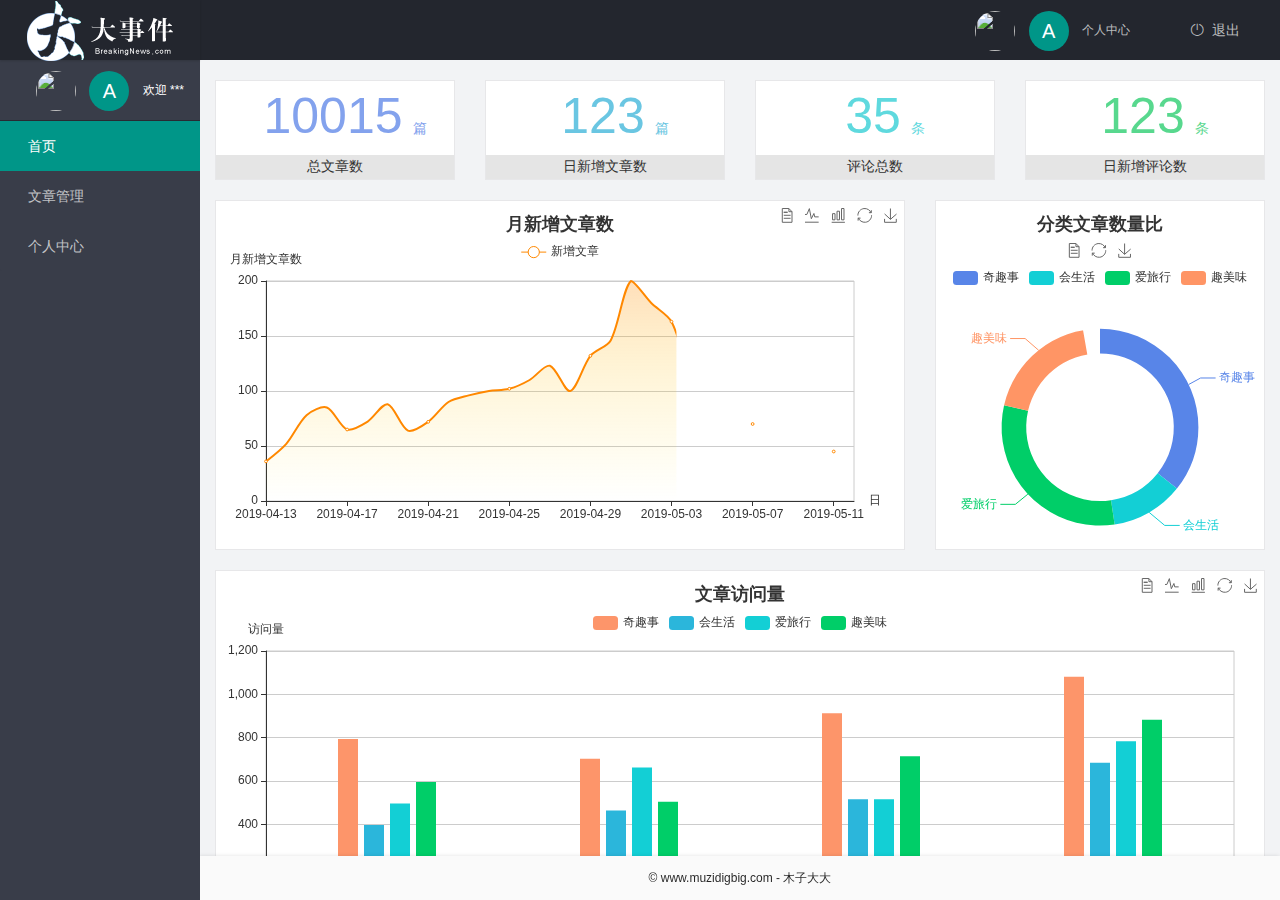
==== commit d6d8993d: "完成主页功能开发" ====
--- a/index.html
+++ b/index.html
@@ -8,11 +8,97 @@
     <title>大事件登录</title>
     <!-- 导入LayUI样式 -->
     <link rel="stylesheet" href="/assets/lib/layui/css/layui.css">
-
+    <!-- 导入自己的样式 -->
+    <link rel="stylesheet" href="/assets/css/index.css">
 </head>
 
-<body>
-    index
+<body class="layui-layout-body">
+    <div class="layui-layout layui-layout-admin">
+        <div class="layui-header">
+            <div class="layui-logo">
+                <img src="/assets/images/logo.png" alt="" />
+            </div>
+            <!-- 头部区域（可配合layui已有的水平导航） -->
+            <ul class="layui-nav layui-layout-right">
+                <li class="layui-nav-item">
+                    <a href="javascript:;" class="userinfo">
+                        <img src="http://t.cn/RCzsdCq" class="layui-nav-img" />
+                        <span class="text-avatar">A</span> 个人中心
+                    </a>
+                    <dl class="layui-nav-child">
+                        <dd><a href="">基本资料</a></dd>
+                        <dd><a href="">更换头像</a></dd>
+                        <dd><a href="">重置密码</a></dd>
+                    </dl>
+                </li>
+                <li class="layui-nav-item">
+                    <a href="javascript:;" id="btnLogout"><span class="layui-icon layui-icon-logout"></span>退出</a>
+                </li>
+            </ul>
+        </div>
+
+        <div class="layui-side layui-bg-black">
+            <div class="layui-side-scroll">
+                <div class="userinfo">
+                    <img src="http://t.cn/RCzsdCq" class="layui-nav-img" />
+                    <span class="text-avatar">A</span>
+                    <span id="welcome">欢迎 ***</span>
+                </div>
+                <!-- 左侧导航区域（可配合layui已有的垂直导航） -->
+                <ul class="layui-nav layui-nav-tree" lay-shrink="all">
+                    <li class="layui-nav-item layui-this">
+                        <a href="/home/dashboard.html" target="fm"><span class="iconfont icon-home"></span>首页</a>
+                    </li>
+                    <li class="layui-nav-item">
+                        <a class="" href="javascript:;"><span class="iconfont icon-16"></span>文章管理</a>
+                        <dl class="layui-nav-child">
+                            <dd>
+                                <a href="javascript:;"><i class="layui-icon layui-icon-app"></i>文章类别</a>
+                            </dd>
+                            <dd>
+                                <a href="javascript:;"><i class="layui-icon layui-icon-app"></i>文章列表</a>
+                            </dd>
+                            <dd>
+                                <a href="javascript:;"><i class="layui-icon layui-icon-app"></i>发布文章</a>
+                            </dd>
+                        </dl>
+                    </li>
+                    <li class="layui-nav-item">
+                        <a href="javascript:;"><span class="iconfont icon-user"></span>个人中心</a>
+                        <dl class="layui-nav-child">
+                            <dd>
+                                <a href="javascript:;"><i class="layui-icon layui-icon-app"></i>基本资料</a>
+                            </dd>
+                            <dd>
+                                <a href="javascript:;"><i class="layui-icon layui-icon-app"></i>更换头像</a>
+                            </dd>
+                            <dd>
+                                <a href="javascript:;"><i class="layui-icon layui-icon-app"></i>重置密码</a>
+                            </dd>
+                        </dl>
+                    </li>
+                </ul>
+            </div>
+        </div>
+
+        <div class="layui-body">
+            <!-- 内容主体区域 -->
+            <iframe name="fm" src="/home/dashboard.html" frameborder="0"></iframe>
+        </div>
+
+        <div class="layui-footer">
+            <!-- 底部固定区域 -->
+            © www.muzidigbig.com - 木子大大
+        </div>
+    </div>
+
+    <!-- 导入LayUI js文件 -->
+    <script src="/assets/lib/layui/layui.all.js"></script>
+    <!-- 导入jq -->
+    <script src="/assets/lib/jquery.js"></script>
+    <!-- 导入自己js文件 -->
+    <script src="/assets/js/baseAPI.js"></script>
+    <script src="/assets/js/index.js"></script>
 </body>
 
 </html>--- a/assets/css/index.css
+++ b/assets/css/index.css
@@ -0,0 +1,58 @@
+.layui-footer {
+    text-align: center;
+    font-size: 12px;
+}
+
+.iconfont {
+    margin-right: 8px;
+}
+
+.layui-icon {
+    margin-right: 8px;
+    margin-left: 20px;
+}
+
+iframe {
+    width: 100%;
+    height: 100%;
+}
+
+.layui-body {
+    overflow: hidden;
+}
+
+a {
+    transition: none !important;
+}
+
+.userinfo {
+    height: 60px;
+    line-height: 60px;
+    text-align: center;
+    font-size: 12px;
+    user-select: none;
+}
+
+.layui-side-scroll .userinfo {
+    border-bottom: 1px solid #282b33;
+}
+
+.layui-nav-img {
+    width: 40px;
+    height: 40px;
+}
+
+.text-avatar {
+    display: inline-block;
+    width: 40px;
+    height: 40px;
+    background-color: #009688;
+    border-radius: 50%;
+    line-height: 40px;
+    text-align: center;
+    font-size: 20px;
+    color: #fff;
+    position: relative;
+    top: 4px;
+    margin-right: 10px;
+}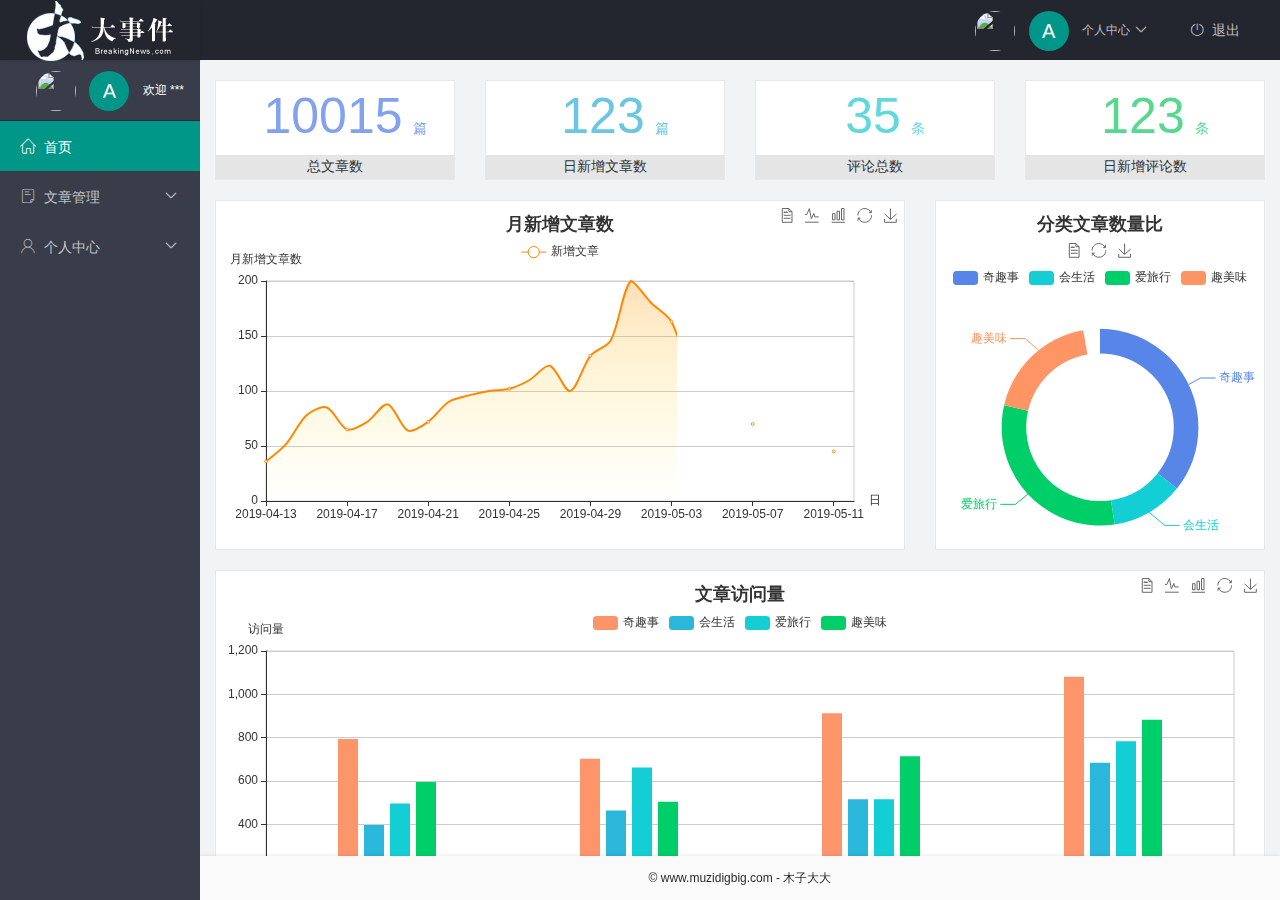
==== commit 11ce2acc: "完成个人中心功能开发" ====
--- a/index.html
+++ b/index.html
@@ -5,9 +5,10 @@
     <meta charset="UTF-8">
     <meta http-equiv="X-UA-Compatible" content="IE=edge">
     <meta name="viewport" content="width=device-width, initial-scale=1.0">
-    <title>大事件登录</title>
+    <title>后台主页</title>
     <!-- 导入LayUI样式 -->
     <link rel="stylesheet" href="/assets/lib/layui/css/layui.css">
+    <link rel="stylesheet" href="/assets/fonts/iconfont.css">
     <!-- 导入自己的样式 -->
     <link rel="stylesheet" href="/assets/css/index.css">
 </head>
@@ -24,11 +25,12 @@
                     <a href="javascript:;" class="userinfo">
                         <img src="http://t.cn/RCzsdCq" class="layui-nav-img" />
                         <span class="text-avatar">A</span> 个人中心
+                        <span class="layui-icon layui-icon-down layui-nav-more" style="right: -5px;"></span>
                     </a>
                     <dl class="layui-nav-child">
-                        <dd><a href="">基本资料</a></dd>
-                        <dd><a href="">更换头像</a></dd>
-                        <dd><a href="">重置密码</a></dd>
+                        <dd><a href="/user/user_info.html" target="fm">基本资料</a></dd>
+                        <dd><a href="/user/user_avatar.html" target="fm">更换头像</a></dd>
+                        <dd><a href="/user/user_pwd.html" target="fm">重置密码</a></dd>
                     </dl>
                 </li>
                 <li class="layui-nav-item">
@@ -50,30 +52,30 @@
                         <a href="/home/dashboard.html" target="fm"><span class="iconfont icon-home"></span>首页</a>
                     </li>
                     <li class="layui-nav-item">
-                        <a class="" href="javascript:;"><span class="iconfont icon-16"></span>文章管理</a>
+                        <a class="" href="javascript:;"><span class="iconfont icon-16"></span>文章管理<span class="layui-icon layui-icon-down layui-nav-more"></span></a>
                         <dl class="layui-nav-child">
                             <dd>
-                                <a href="javascript:;"><i class="layui-icon layui-icon-app"></i>文章类别</a>
+                                <a href="javascript:;" target="fm"><i class="layui-icon layui-icon-app"></i>文章类别</a>
                             </dd>
                             <dd>
-                                <a href="javascript:;"><i class="layui-icon layui-icon-app"></i>文章列表</a>
+                                <a href="javascript:;" target="fm"><i class="layui-icon layui-icon-app"></i>文章列表</a>
                             </dd>
                             <dd>
-                                <a href="javascript:;"><i class="layui-icon layui-icon-app"></i>发布文章</a>
+                                <a href="javascript:;" target="fm"><i class="layui-icon layui-icon-app"></i>发布文章</a>
                             </dd>
                         </dl>
                     </li>
                     <li class="layui-nav-item">
-                        <a href="javascript:;"><span class="iconfont icon-user"></span>个人中心</a>
+                        <a href="javascript:;"><span class="iconfont icon-user"></span>个人中心<span class="layui-icon layui-icon-down layui-nav-more"></span></a>
                         <dl class="layui-nav-child">
                             <dd>
-                                <a href="javascript:;"><i class="layui-icon layui-icon-app"></i>基本资料</a>
+                                <a href="/user/user_info.html" target="fm"><i class="layui-icon layui-icon-app"></i>基本资料</a>
                             </dd>
                             <dd>
-                                <a href="javascript:;"><i class="layui-icon layui-icon-app"></i>更换头像</a>
+                                <a href="/user/user_avatar.html" target="fm"><i class="layui-icon layui-icon-app"></i>更换头像</a>
                             </dd>
                             <dd>
-                                <a href="javascript:;"><i class="layui-icon layui-icon-app"></i>重置密码</a>
+                                <a href="/user/user_pwd.html" target="fm"><i class="layui-icon layui-icon-app"></i>重置密码</a>
                             </dd>
                         </dl>
                     </li>
--- a/assets/fonts/iconfont.css
+++ b/assets/fonts/iconfont.css
@@ -0,0 +1,37 @@
+@font-face {font-family: "iconfont";
+  src: url('iconfont.eot?t=1576139966484'); /* IE9 */
+  src: url('iconfont.eot?t=1576139966484#iefix') format('embedded-opentype'), /* IE6-IE8 */
+  url('[data-uri]') format('woff2'),
+  url('iconfont.woff?t=1576139966484') format('woff'),
+  url('iconfont.ttf?t=1576139966484') format('truetype'), /* chrome, firefox, opera, Safari, Android, iOS 4.2+ */
+  url('iconfont.svg?t=1576139966484#iconfont') format('svg'); /* iOS 4.1- */
+}
+
+.iconfont {
+  font-family: "iconfont" !important;
+  font-size: 16px;
+  font-style: normal;
+  -webkit-font-smoothing: antialiased;
+  -moz-osx-font-smoothing: grayscale;
+}
+
+.icon-home:before {
+  content: "\e6a9";
+}
+
+.icon-user:before {
+  content: "\e614";
+}
+
+.icon-pinglun:before {
+  content: "\e616";
+}
+
+.icon-tuichu:before {
+  content: "\e865";
+}
+
+.icon-16:before {
+  content: "\e615";
+}
+
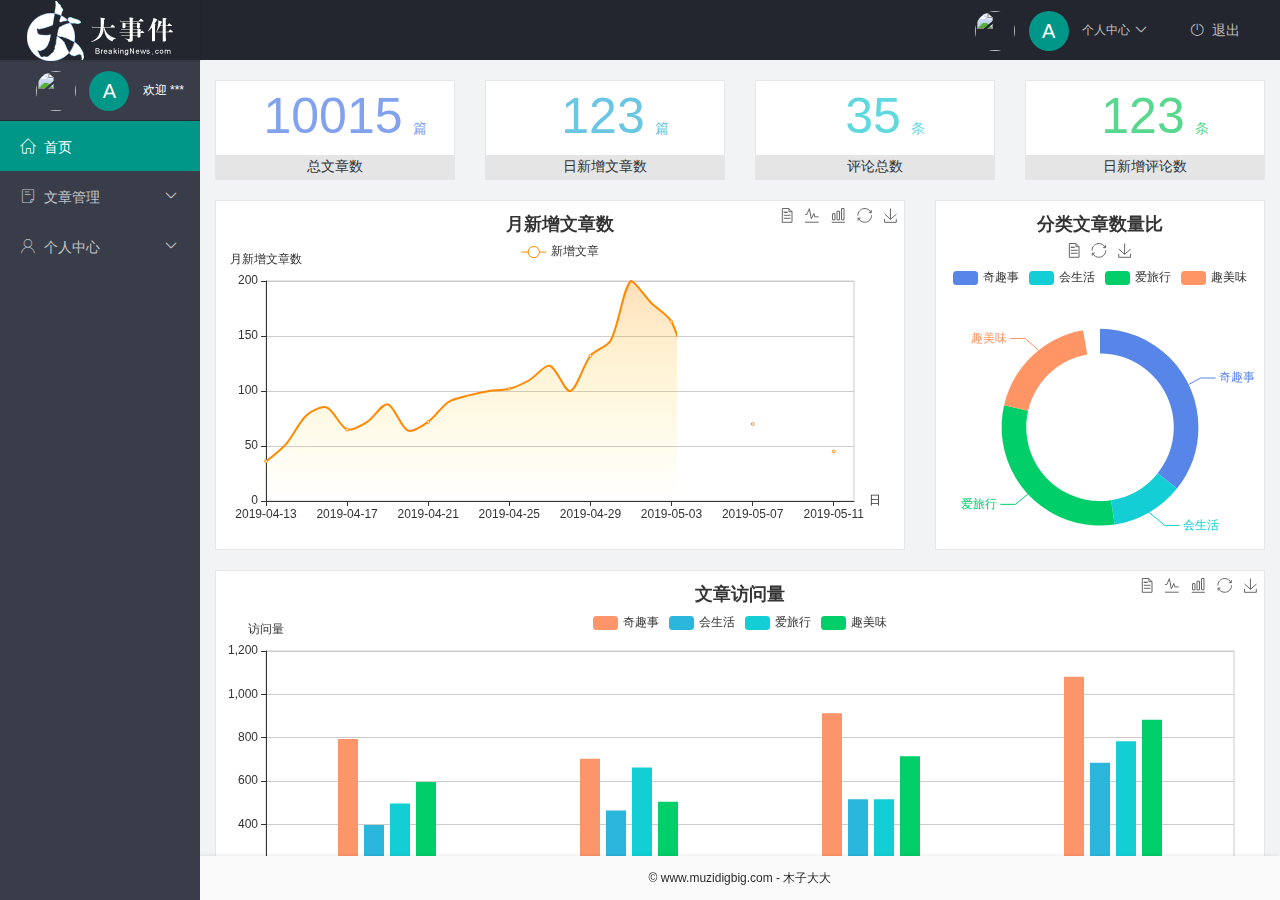
==== commit 4f9b6c51: "完成文章管理功能" ====
--- a/index.html
+++ b/index.html
@@ -55,13 +55,13 @@
                         <a class="" href="javascript:;"><span class="iconfont icon-16"></span>文章管理<span class="layui-icon layui-icon-down layui-nav-more"></span></a>
                         <dl class="layui-nav-child">
                             <dd>
-                                <a href="javascript:;" target="fm"><i class="layui-icon layui-icon-app"></i>文章类别</a>
+                                <a href="/article/art_cate.html" target="fm"><i class="layui-icon layui-icon-app"></i>文章类别</a>
                             </dd>
                             <dd>
-                                <a href="javascript:;" target="fm"><i class="layui-icon layui-icon-app"></i>文章列表</a>
+                                <a href="/article/art_list.html" target="fm"><i class="layui-icon layui-icon-app"></i>文章列表</a>
                             </dd>
                             <dd>
-                                <a href="javascript:;" target="fm"><i class="layui-icon layui-icon-app"></i>发布文章</a>
+                                <a href="/article/art_pub.html" target="fm"><i class="layui-icon layui-icon-app"></i>发布文章</a>
                             </dd>
                         </dl>
                     </li>
@@ -94,6 +94,7 @@
         </div>
     </div>
 
+
     <!-- 导入LayUI js文件 -->
     <script src="/assets/lib/layui/layui.all.js"></script>
     <!-- 导入jq -->
